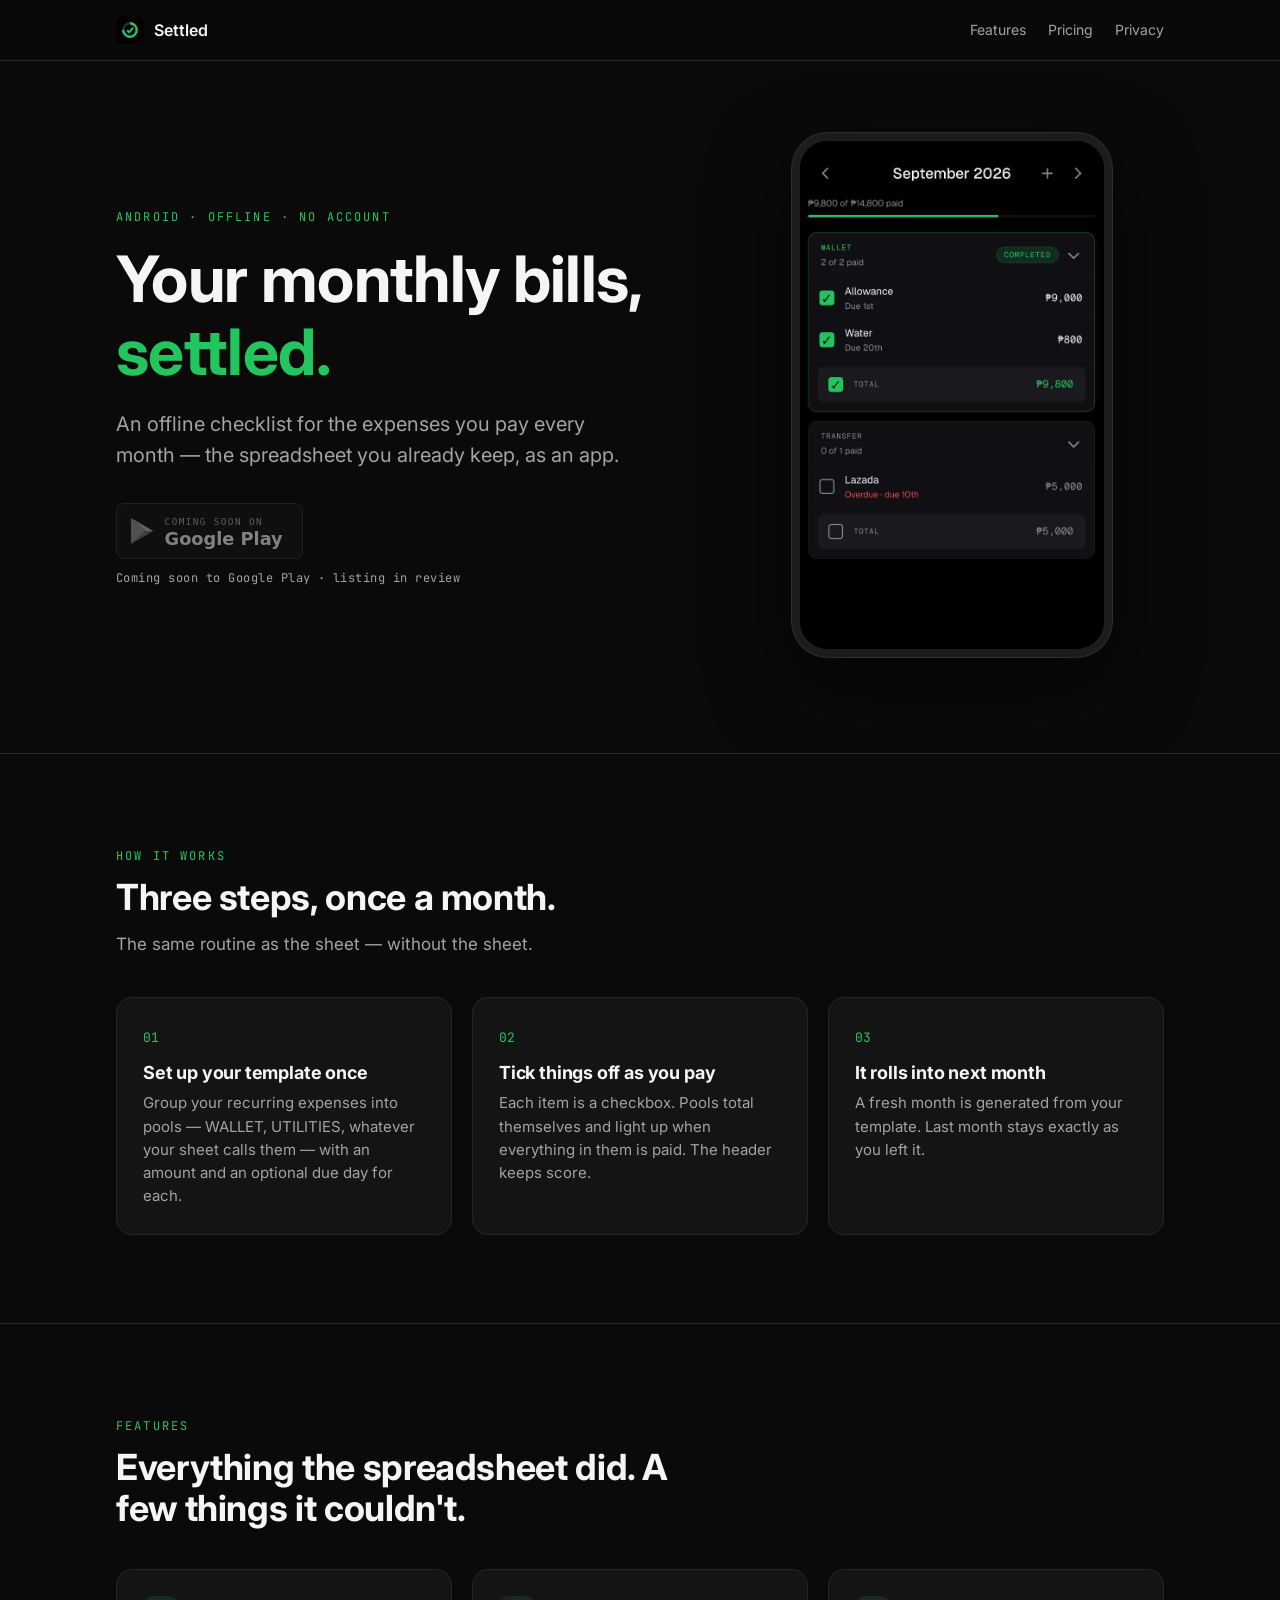
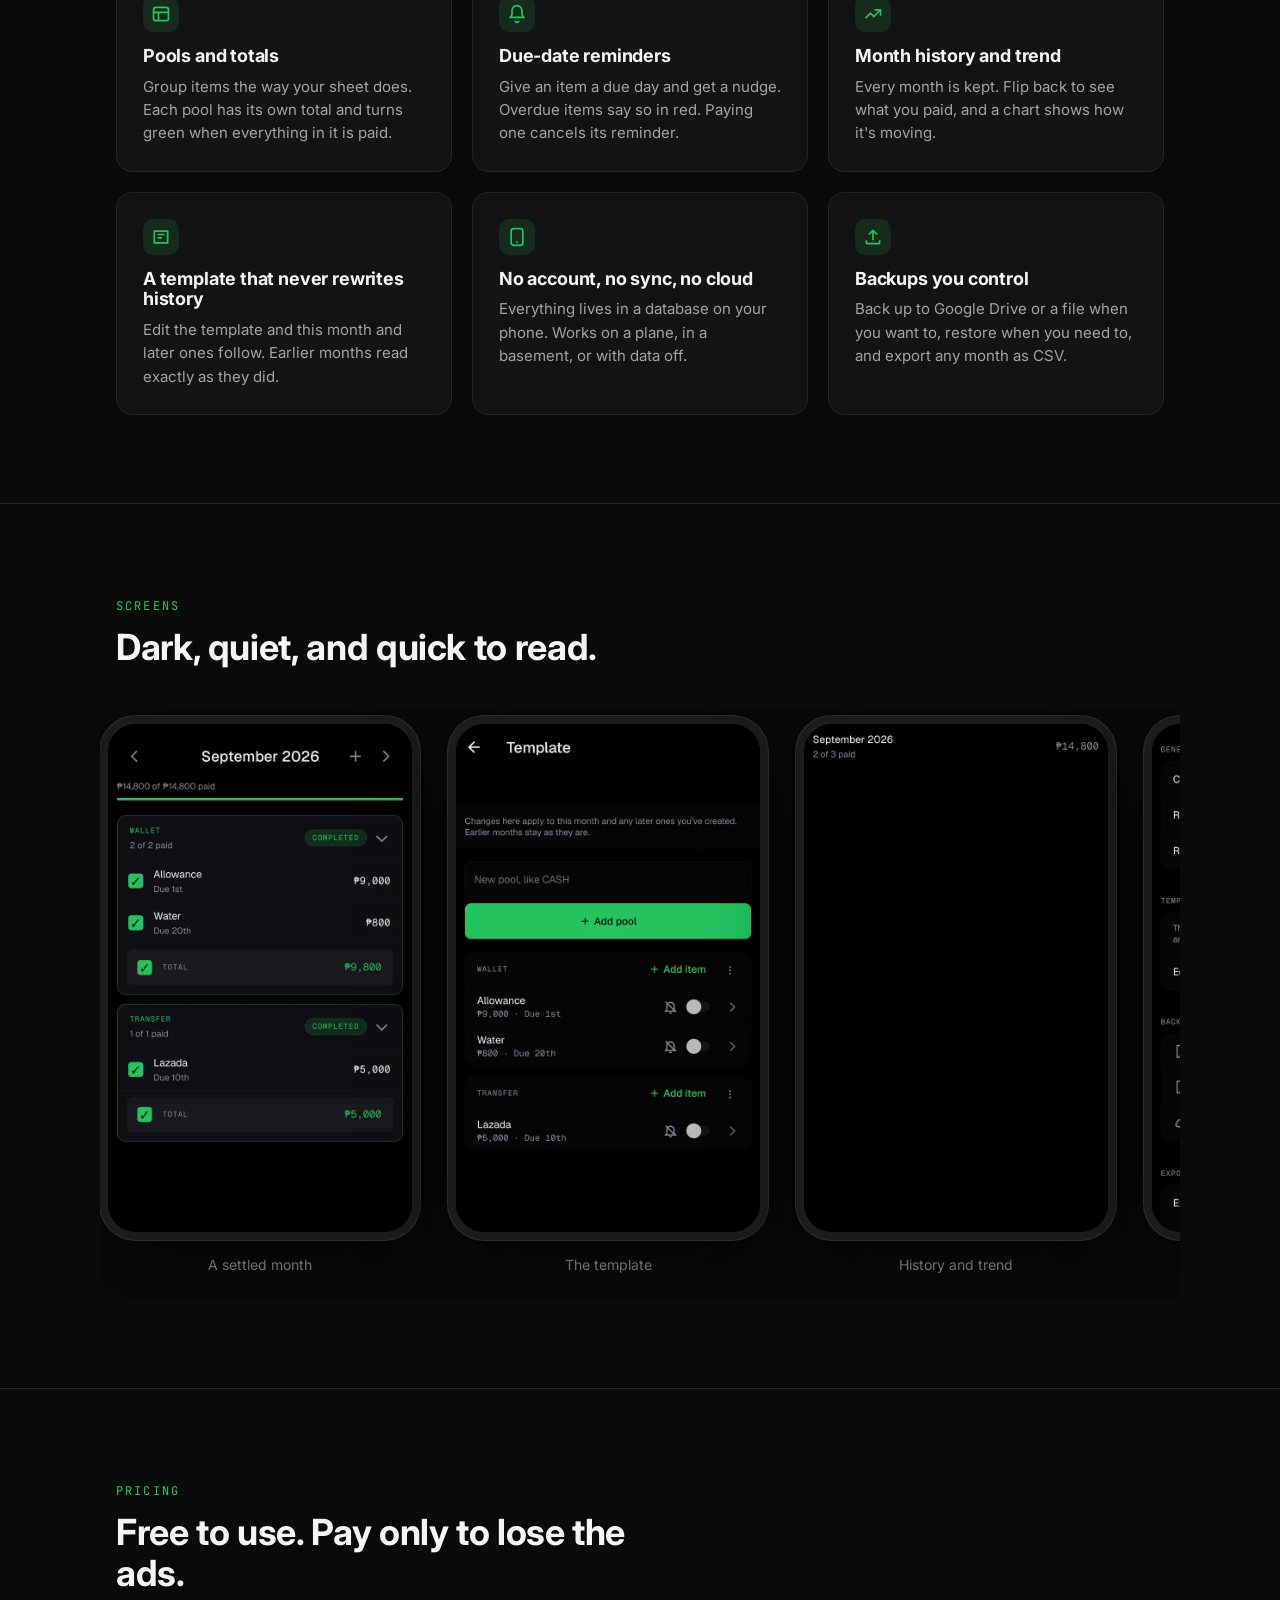
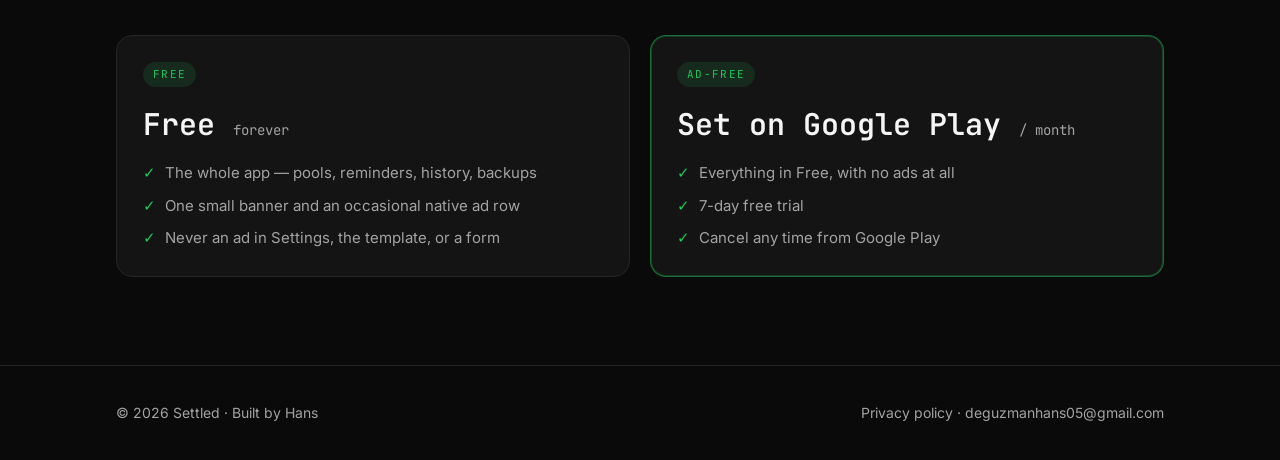
==== index.html @ 7cc43086 "chore: responsive and contrast verification Muted on card 7.3:1, muted on bg 7.85:1, accent on bg 8." ====
<!DOCTYPE html>
<html lang="en">
<head>
  <meta charset="utf-8">
  <meta name="viewport" content="width=device-width, initial-scale=1">
  <title>Settled — your monthly bills, settled</title>
  <meta name="description" content="Settled is an offline Android checklist for the expenses you pay every month — the spreadsheet you already keep, as an app. Coming soon to Google Play.">
  <meta name="theme-color" content="#0a0a0a">
  <link rel="icon" href="assets/icon.svg" type="image/svg+xml">
  <link rel="preconnect" href="https://fonts.googleapis.com">
  <link rel="preconnect" href="https://fonts.gstatic.com" crossorigin>
  <link rel="stylesheet" href="https://fonts.googleapis.com/css2?family=Inter:wght@400;500;600;700&family=JetBrains+Mono:wght@400;500;600&display=swap">
  <style>
    :root {
      --bg: #0a0a0a;
      --card: #141414;
      --border: #262626;
      --text: #f5f5f5;
      --muted: #a3a3a3;
      --accent: #22c55e;
      --overdue: #ef4444;
      --font: "Inter", system-ui, -apple-system, "Segoe UI", sans-serif;
      --mono: "JetBrains Mono", ui-monospace, "Cascadia Mono", Consolas, monospace;
      --radius: 16px;
      --gutter: 16px;
      color-scheme: dark;
    }
    * { box-sizing: border-box; }
    html { scroll-behavior: smooth; }
    body {
      margin: 0;
      background: var(--bg);
      color: var(--text);
      font-family: var(--font);
      line-height: 1.55;
      -webkit-font-smoothing: antialiased;
      overflow-x: hidden;
    }
    img { max-width: 100%; display: block; }
    a { color: inherit; text-decoration: none; }
    a:hover { color: var(--accent); }
    h1, h2, h3 { margin: 0; line-height: 1.15; letter-spacing: -0.01em; }
    p { margin: 0; }
    code { font-family: var(--mono); font-size: .92em; color: var(--text); overflow-wrap: anywhere; }

    .container { max-width: 1080px; margin: 0 auto; padding: 0 var(--gutter); }
    .mono { font-family: var(--mono); }
    .muted { color: var(--muted); }
    .eyebrow {
      font-family: var(--mono);
      font-size: 12px;
      letter-spacing: 0.18em;
      text-transform: uppercase;
      color: var(--accent);
    }

    /* nav */
    .nav { position: sticky; top: 0; z-index: 10; background: rgba(10,10,10,.85); backdrop-filter: blur(10px); border-bottom: 1px solid var(--border); }
    .nav .container { display: flex; align-items: center; justify-content: space-between; height: 60px; }
    .brand { display: flex; align-items: center; gap: 10px; font-weight: 600; }
    .brand img { width: 28px; height: 28px; border-radius: 7px; }
    .nav-links { display: flex; gap: 22px; font-size: 14px; color: var(--muted); }

    /* sections */
    .section { padding: 88px 0; border-top: 1px solid var(--border); scroll-margin-top: 60px; }
    .section-head { max-width: 560px; margin-bottom: 40px; }
    .section-head h2 { font-size: clamp(26px, 3.6vw, 36px); margin-top: 10px; }
    .section-head p { color: var(--muted); margin-top: 12px; font-size: 17px; }

    /* hero */
    .hero { padding: 72px 0 96px; position: relative; overflow: hidden; }
    .hero .container { display: grid; grid-template-columns: 1.15fr .85fr; gap: 48px; align-items: center; }
    .hero h1 { font-size: clamp(38px, 6vw, 64px); font-weight: 700; }
    .hero h1 em { font-style: normal; color: var(--accent); }
    .hero .lead { color: var(--muted); font-size: clamp(17px, 2vw, 20px); margin-top: 20px; max-width: 520px; }
    .hero-cta { margin-top: 32px; display: flex; flex-direction: column; gap: 10px; align-items: flex-start; }
    .hero-cta small { font-family: var(--mono); font-size: 12px; color: var(--muted); letter-spacing: .04em; }
    .hero-visual { position: relative; display: flex; justify-content: center; }
    .glow {
      position: absolute; left: 50%; top: 50%; transform: translate(-50%, -50%);
      width: 420px; height: 420px; border-radius: 50%;
      background: radial-gradient(closest-side, rgba(34,197,94,.28), transparent 70%);
      pointer-events: none;
    }

    /* badge */
    .btn-badge { display: inline-block; opacity: .55; filter: grayscale(1); cursor: not-allowed; }
    .btn-badge img { height: 56px; width: auto; }

    /* phone frame */
    .phone {
      position: relative;
      width: clamp(220px, 28vw, 320px);
      aspect-ratio: 720 / 1180;
      padding: 8px;
      border-radius: 36px;
      background: #1c1c1c;
      box-shadow: 0 0 0 1px #2e2e2e, 0 30px 80px rgba(0,0,0,.6);
      flex-shrink: 0;
    }
    .phone img { width: 100%; height: 100%; object-fit: cover; object-position: top; border-radius: 28px; background: #000; }

    /* grids & cards */
    .grid-3 { display: grid; grid-template-columns: repeat(3, 1fr); gap: 20px; }
    .grid-2 { display: grid; grid-template-columns: repeat(2, 1fr); gap: 20px; }
    .card { background: var(--card); border: 1px solid var(--border); border-radius: var(--radius); padding: 26px; }
    .card h3 { font-size: 18px; margin-top: 14px; }
    .card p { color: var(--muted); margin-top: 8px; font-size: 15px; }
    .step-num { font-family: var(--mono); color: var(--accent); font-size: 13px; }
    .icon { width: 36px; height: 36px; border-radius: 10px; background: rgba(34,197,94,.12); display: grid; place-items: center; color: var(--accent); }
    .icon svg { width: 20px; height: 20px; }

    /* screenshot strip */
    .strip { display: flex; gap: 28px; overflow-x: auto; padding: 8px var(--gutter) 24px; margin: 0 calc(-1 * var(--gutter)); scroll-snap-type: x mandatory; scrollbar-width: thin; }
    .strip figure { margin: 0; scroll-snap-align: start; text-align: center; }
    .strip figcaption { margin-top: 14px; font-size: 14px; color: var(--muted); }

    /* pricing */
    .price { display: flex; flex-direction: column; gap: 14px; }
    .price .amount { font-family: var(--mono); font-size: 30px; font-weight: 600; }
    .price .amount small { font-size: 14px; color: var(--muted); font-weight: 400; }
    .price ul { margin: 0; padding: 0; list-style: none; color: var(--muted); font-size: 15px; display: grid; gap: 8px; }
    .price li::before { content: "✓ "; color: var(--accent); font-family: var(--mono); }
    .price--accent { border-color: rgba(34,197,94,.5); box-shadow: 0 0 0 1px rgba(34,197,94,.25) inset; }
    .chip { display: inline-block; align-self: flex-start; font-family: var(--mono); font-size: 11px; letter-spacing: .12em; text-transform: uppercase; padding: 4px 10px; border-radius: 999px; }
    .chip--accent { color: var(--accent); background: rgba(34,197,94,.12); }
    .chip--overdue { color: var(--overdue); background: rgba(239,68,68,.12); }

    /* footer */
    .footer { border-top: 1px solid var(--border); padding: 36px 0; font-size: 14px; color: var(--muted); }
    .footer .container { display: flex; flex-wrap: wrap; gap: 12px 24px; justify-content: space-between; align-items: center; }

    /* prose (privacy page) */
    .prose { max-width: 720px; }
    .prose h1 { font-size: clamp(30px, 4vw, 42px); margin-bottom: 8px; }
    .prose h2 { font-size: 20px; margin-top: 40px; }
    .prose p, .prose li { color: var(--muted); margin-top: 12px; font-size: 16px; }
    .prose a { color: var(--accent); text-decoration: underline; text-underline-offset: 3px; }

    @media (max-width: 720px) {
      .hero { padding: 48px 0 64px; }
      .hero .container { grid-template-columns: 1fr; gap: 40px; }
      .hero-visual { order: -1; }
      .glow { width: 300px; height: 300px; }
      .grid-3, .grid-2 { grid-template-columns: 1fr; }
      .section { padding: 64px 0; }
      .nav-links { gap: 16px; }
    }
    @media (prefers-reduced-motion: no-preference) {
      @supports (animation-timeline: view()) {
        .card, .strip figure { animation: rise .6s ease-out both; animation-timeline: view(); animation-range: entry 0% entry 30%; }
      }
      @keyframes rise { from { opacity: 0; transform: translateY(14px); } to { opacity: 1; transform: none; } }
    }
  </style>
</head>
<body>
  <header class="nav">
    <div class="container">
      <a class="brand" href="#top"><img src="assets/icon.svg" alt="" width="28" height="28">Settled</a>
      <nav class="nav-links" aria-label="Page">
        <a href="#features">Features</a>
        <a href="#pricing">Pricing</a>
        <a href="privacy.html">Privacy</a>
      </nav>
    </div>
  </header>

  <main id="top">
    <section class="hero">
      <div class="container">
        <div>
          <span class="eyebrow">Android · offline · no account</span>
          <h1 style="margin-top:14px">Your monthly bills, <em>settled.</em></h1>
          <p class="lead">An offline checklist for the expenses you pay every month — the spreadsheet you already keep, as an app.</p>
          <div class="hero-cta">
            <span class="btn-badge" aria-disabled="true" title="Not on Google Play yet">
              <img src="assets/google-play-badge.svg" alt="Coming soon on Google Play" width="200" height="60">
            </span>
            <small>Coming soon to Google Play · listing in review</small>
          </div>
        </div>
        <div class="hero-visual">
          <div class="glow" aria-hidden="true"></div>
          <div class="phone">
            <picture>
              <source srcset="assets/screens/month.webp" type="image/webp">
              <img src="assets/screens/month.png" alt="Settled's month screen: pools of expenses with a checkbox per item, due dates, and a progress bar of what's been paid" width="720" height="1180" fetchpriority="high">
            </picture>
          </div>
        </div>
      </div>
    </section>
    <section class="section" id="how">
      <div class="container">
        <div class="section-head">
          <span class="eyebrow">How it works</span>
          <h2>Three steps, once a month.</h2>
          <p>The same routine as the sheet — without the sheet.</p>
        </div>
        <div class="grid-3">
          <div class="card">
            <span class="step-num">01</span>
            <h3>Set up your template once</h3>
            <p>Group your recurring expenses into pools — WALLET, UTILITIES, whatever your sheet calls them — with an amount and an optional due day for each.</p>
          </div>
          <div class="card">
            <span class="step-num">02</span>
            <h3>Tick things off as you pay</h3>
            <p>Each item is a checkbox. Pools total themselves and light up when everything in them is paid. The header keeps score.</p>
          </div>
          <div class="card">
            <span class="step-num">03</span>
            <h3>It rolls into next month</h3>
            <p>A fresh month is generated from your template. Last month stays exactly as you left it.</p>
          </div>
        </div>
      </div>
    </section>

    <section class="section" id="features">
      <div class="container">
        <div class="section-head">
          <span class="eyebrow">Features</span>
          <h2>Everything the spreadsheet did. A few things it couldn't.</h2>
        </div>
        <div class="grid-3">
          <div class="card">
            <div class="icon" aria-hidden="true"><svg viewBox="0 0 24 24" fill="none" stroke="currentColor" stroke-width="2"><rect x="3" y="4" width="18" height="16" rx="3"/><path d="M3 10h18M9 10v10"/></svg></div>
            <h3>Pools and totals</h3>
            <p>Group items the way your sheet does. Each pool has its own total and turns green when everything in it is paid.</p>
          </div>
          <div class="card">
            <div class="icon" aria-hidden="true"><svg viewBox="0 0 24 24" fill="none" stroke="currentColor" stroke-width="2"><path d="M6 8a6 6 0 0 1 12 0v5l2 3H4l2-3zM10 20a2 2 0 0 0 4 0"/></svg></div>
            <h3>Due-date reminders</h3>
            <p>Give an item a due day and get a nudge. Overdue items say so in red. Paying one cancels its reminder.</p>
          </div>
          <div class="card">
            <div class="icon" aria-hidden="true"><svg viewBox="0 0 24 24" fill="none" stroke="currentColor" stroke-width="2"><path d="M3 17l6-6 4 4 8-8"/><path d="M14 7h7v7"/></svg></div>
            <h3>Month history and trend</h3>
            <p>Every month is kept. Flip back to see what you paid, and a chart shows how it's moving.</p>
          </div>
          <div class="card">
            <div class="icon" aria-hidden="true"><svg viewBox="0 0 24 24" fill="none" stroke="currentColor" stroke-width="2"><path d="M4 5h16v14H4z"/><path d="M8 9h8M8 13h5"/></svg></div>
            <h3>A template that never rewrites history</h3>
            <p>Edit the template and this month and later ones follow. Earlier months read exactly as they did.</p>
          </div>
          <div class="card">
            <div class="icon" aria-hidden="true"><svg viewBox="0 0 24 24" fill="none" stroke="currentColor" stroke-width="2"><rect x="5" y="2" width="14" height="20" rx="3"/><path d="M11 18h2"/></svg></div>
            <h3>No account, no sync, no cloud</h3>
            <p>Everything lives in a database on your phone. Works on a plane, in a basement, or with data off.</p>
          </div>
          <div class="card">
            <div class="icon" aria-hidden="true"><svg viewBox="0 0 24 24" fill="none" stroke="currentColor" stroke-width="2"><path d="M12 16V4M7 9l5-5 5 5"/><path d="M4 16v3a1 1 0 0 0 1 1h14a1 1 0 0 0 1-1v-3"/></svg></div>
            <h3>Backups you control</h3>
            <p>Back up to Google Drive or a file when you want to, restore when you need to, and export any month as CSV.</p>
          </div>
        </div>
      </div>
    </section>
    <section class="section" id="screens">
      <div class="container">
        <div class="section-head">
          <span class="eyebrow">Screens</span>
          <h2>Dark, quiet, and quick to read.</h2>
        </div>
        <div class="strip">
          <figure>
            <div class="phone"><picture><source srcset="assets/screens/month-settled.webp" type="image/webp"><img src="assets/screens/month-settled.png" alt="A fully paid month: every pool outlined green and marked completed" width="720" height="1180" loading="lazy"></picture></div>
            <figcaption>A settled month</figcaption>
          </figure>
          <figure>
            <div class="phone"><picture><source srcset="assets/screens/template.webp" type="image/webp"><img src="assets/screens/template.png" alt="The template editor with pools, items, amounts and reminder settings" width="720" height="1180" loading="lazy"></picture></div>
            <figcaption>The template</figcaption>
          </figure>
          <figure>
            <div class="phone"><picture><source srcset="assets/screens/history.webp" type="image/webp"><img src="assets/screens/history.png" alt="History: each past month listed with how many items were paid and its total" width="720" height="1180" loading="lazy"></picture></div>
            <figcaption>History and trend</figcaption>
          </figure>
          <figure>
            <div class="phone"><picture><source srcset="assets/screens/settings.webp" type="image/webp"><img src="assets/screens/settings.png" alt="Settings: template, reminders, backup and restore, export, and the ad-free plan" width="720" height="1180" loading="lazy"></picture></div>
            <figcaption>Settings and backups</figcaption>
          </figure>
        </div>
      </div>
    </section>

    <section class="section" id="pricing">
      <div class="container">
        <div class="section-head">
          <span class="eyebrow">Pricing</span>
          <h2>Free to use. Pay only to lose the ads.</h2>
        </div>
        <div class="grid-2">
          <div class="card price">
            <span class="chip chip--accent">Free</span>
            <span class="amount">Free <small>forever</small></span>
            <ul>
              <li>The whole app — pools, reminders, history, backups</li>
              <li>One small banner and an occasional native ad row</li>
              <li>Never an ad in Settings, the template, or a form</li>
            </ul>
          </div>
          <div class="card price price--accent">
            <span class="chip chip--accent">Ad-free</span>
            <span class="amount">Set on Google Play <small>/ month</small></span>
            <ul>
              <li>Everything in Free, with no ads at all</li>
              <li>7-day free trial</li>
              <li>Cancel any time from Google Play</li>
            </ul>
          </div>
        </div>
      </div>
    </section>
  </main>

  <footer class="footer">
    <div class="container">
      <span>© 2026 Settled · Built by Hans</span>
      <span><a href="privacy.html">Privacy policy</a> · <a href="mailto:deguzmanhans05@gmail.com">deguzmanhans05@gmail.com</a></span>
    </div>
  </footer>
</body>
</html>
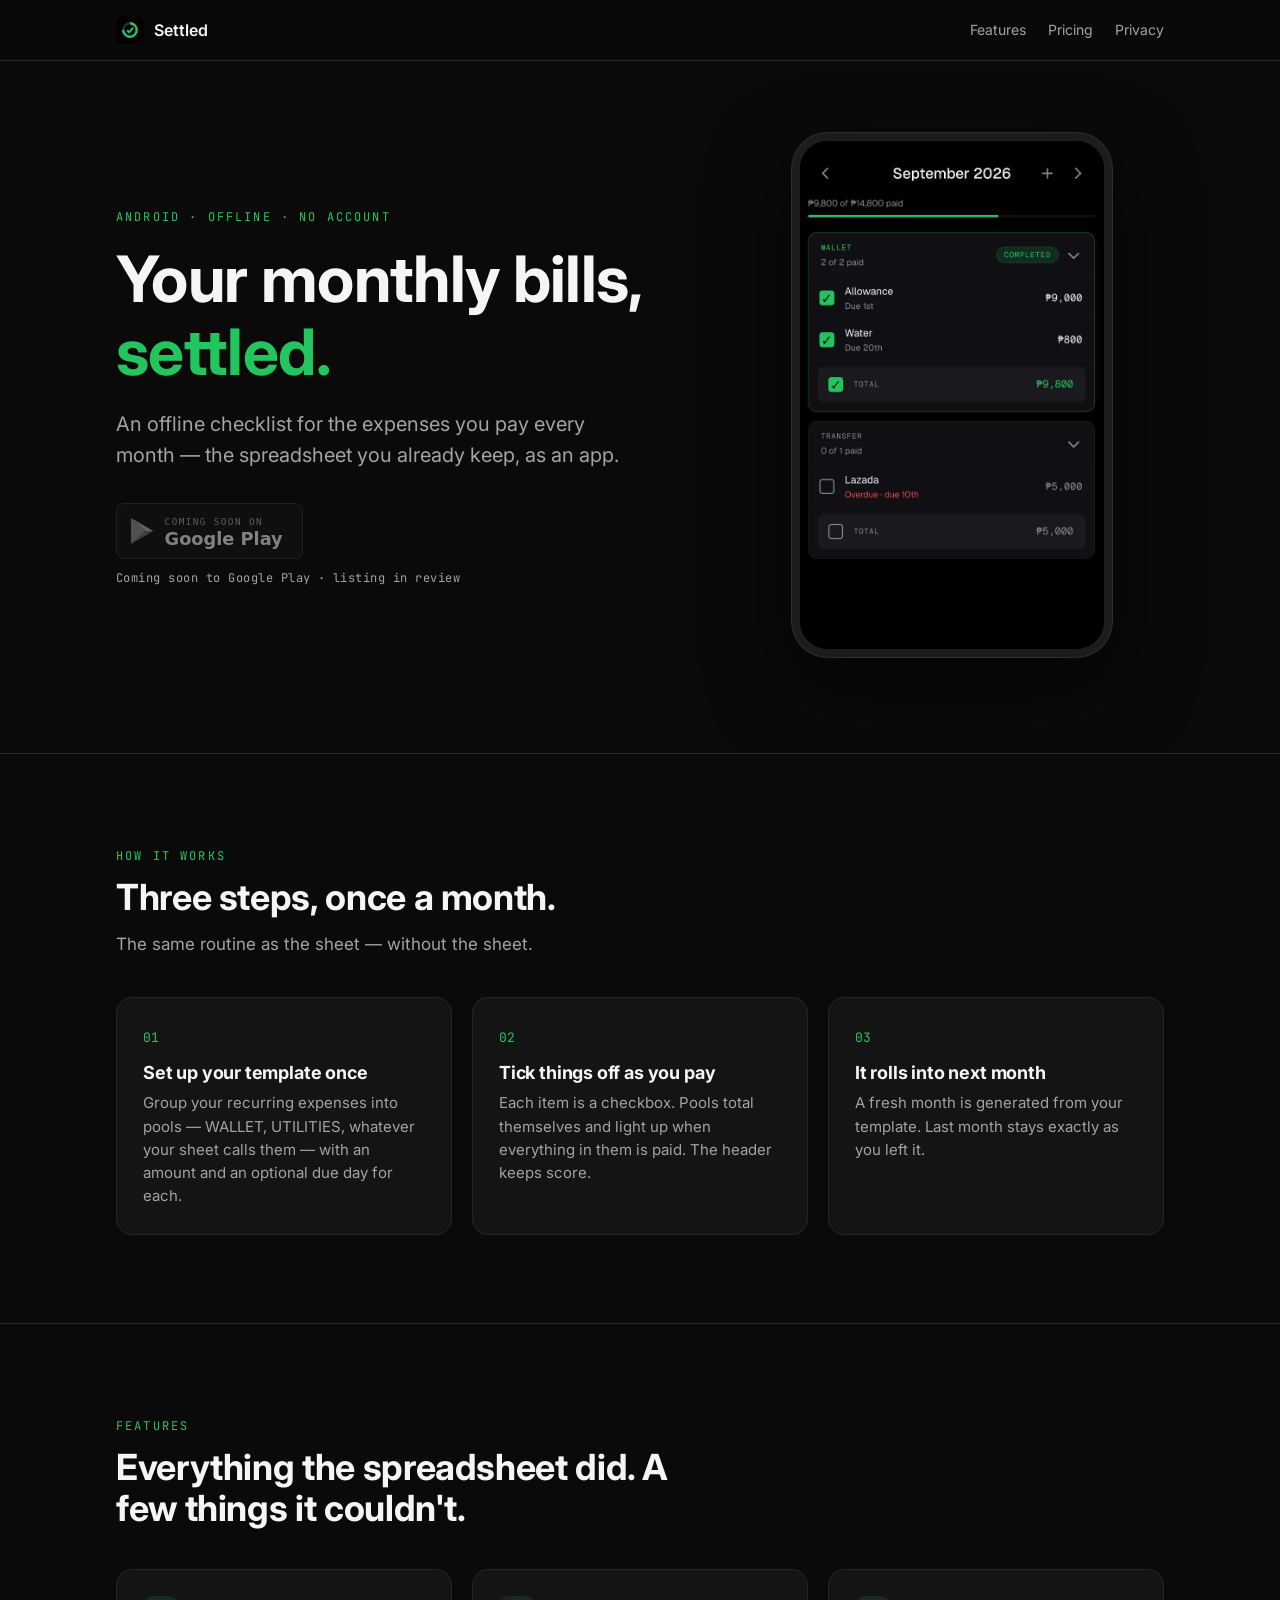
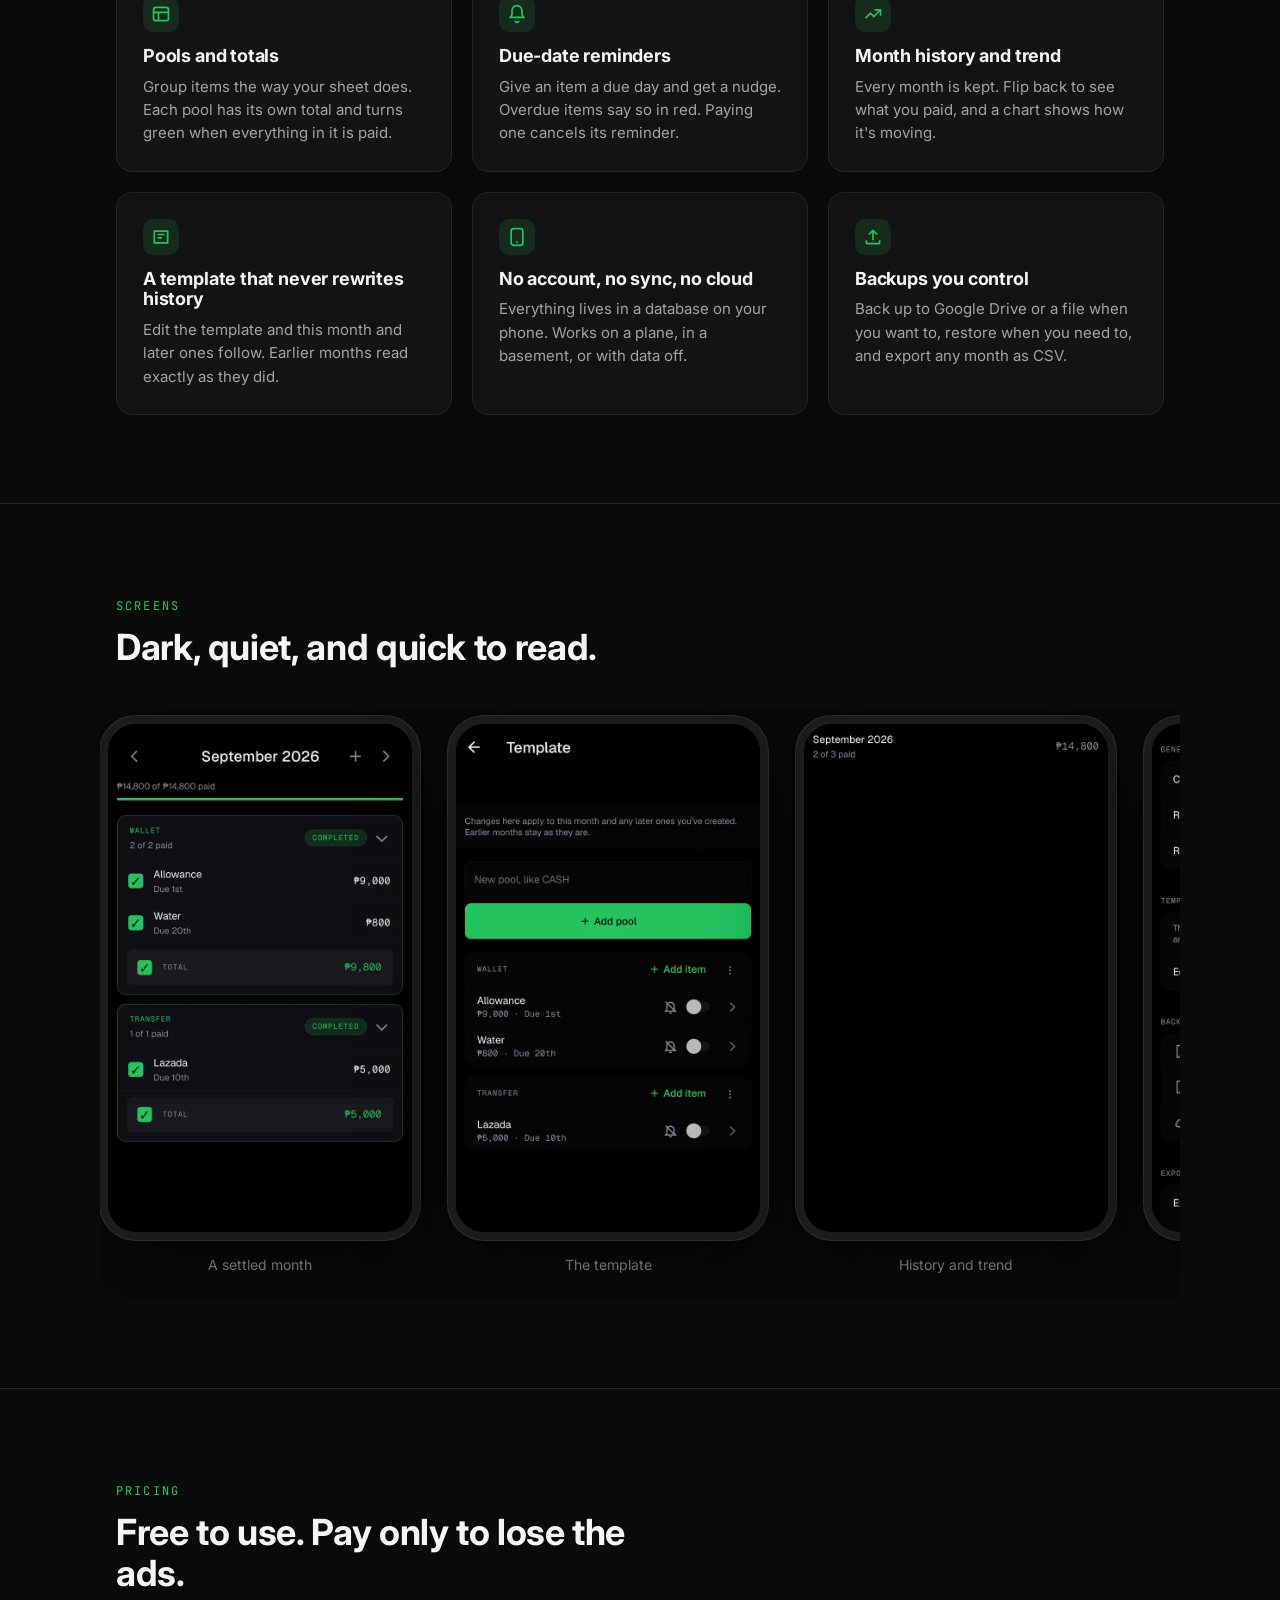
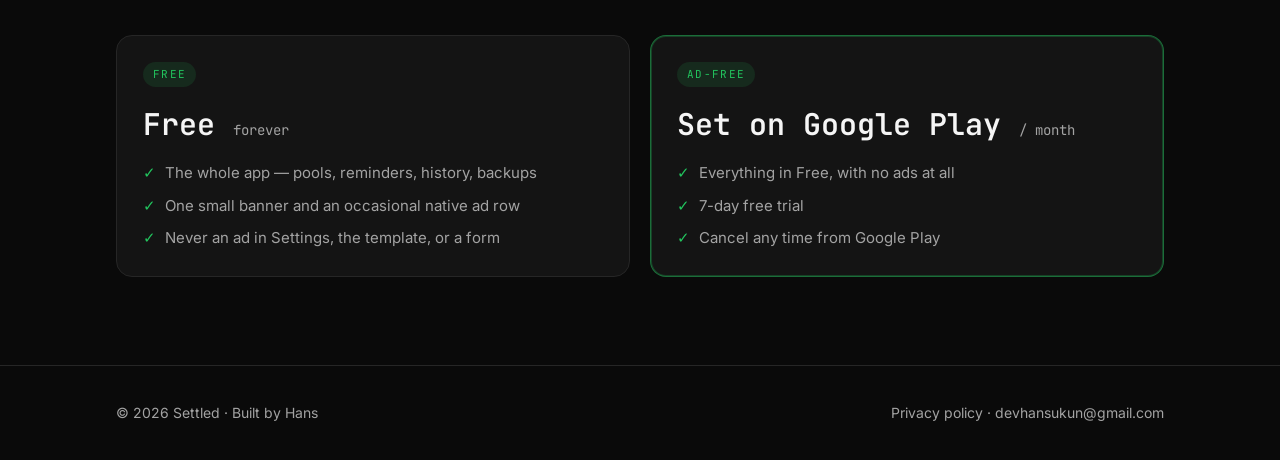
==== commit 2bae2b2a: "chore: switch contact address to devhansukun@gmail.com Co-Authored-By: Claude Opus 5 <noreply@anthro" ====
--- a/index.html
+++ b/index.html
@@ -318,7 +318,7 @@
   <footer class="footer">
     <div class="container">
       <span>© 2026 Settled · Built by Hans</span>
-      <span><a href="privacy.html">Privacy policy</a> · <a href="mailto:deguzmanhans05@gmail.com">deguzmanhans05@gmail.com</a></span>
+      <span><a href="privacy.html">Privacy policy</a> · <a href="mailto:devhansukun@gmail.com">devhansukun@gmail.com</a></span>
     </div>
   </footer>
 </body>
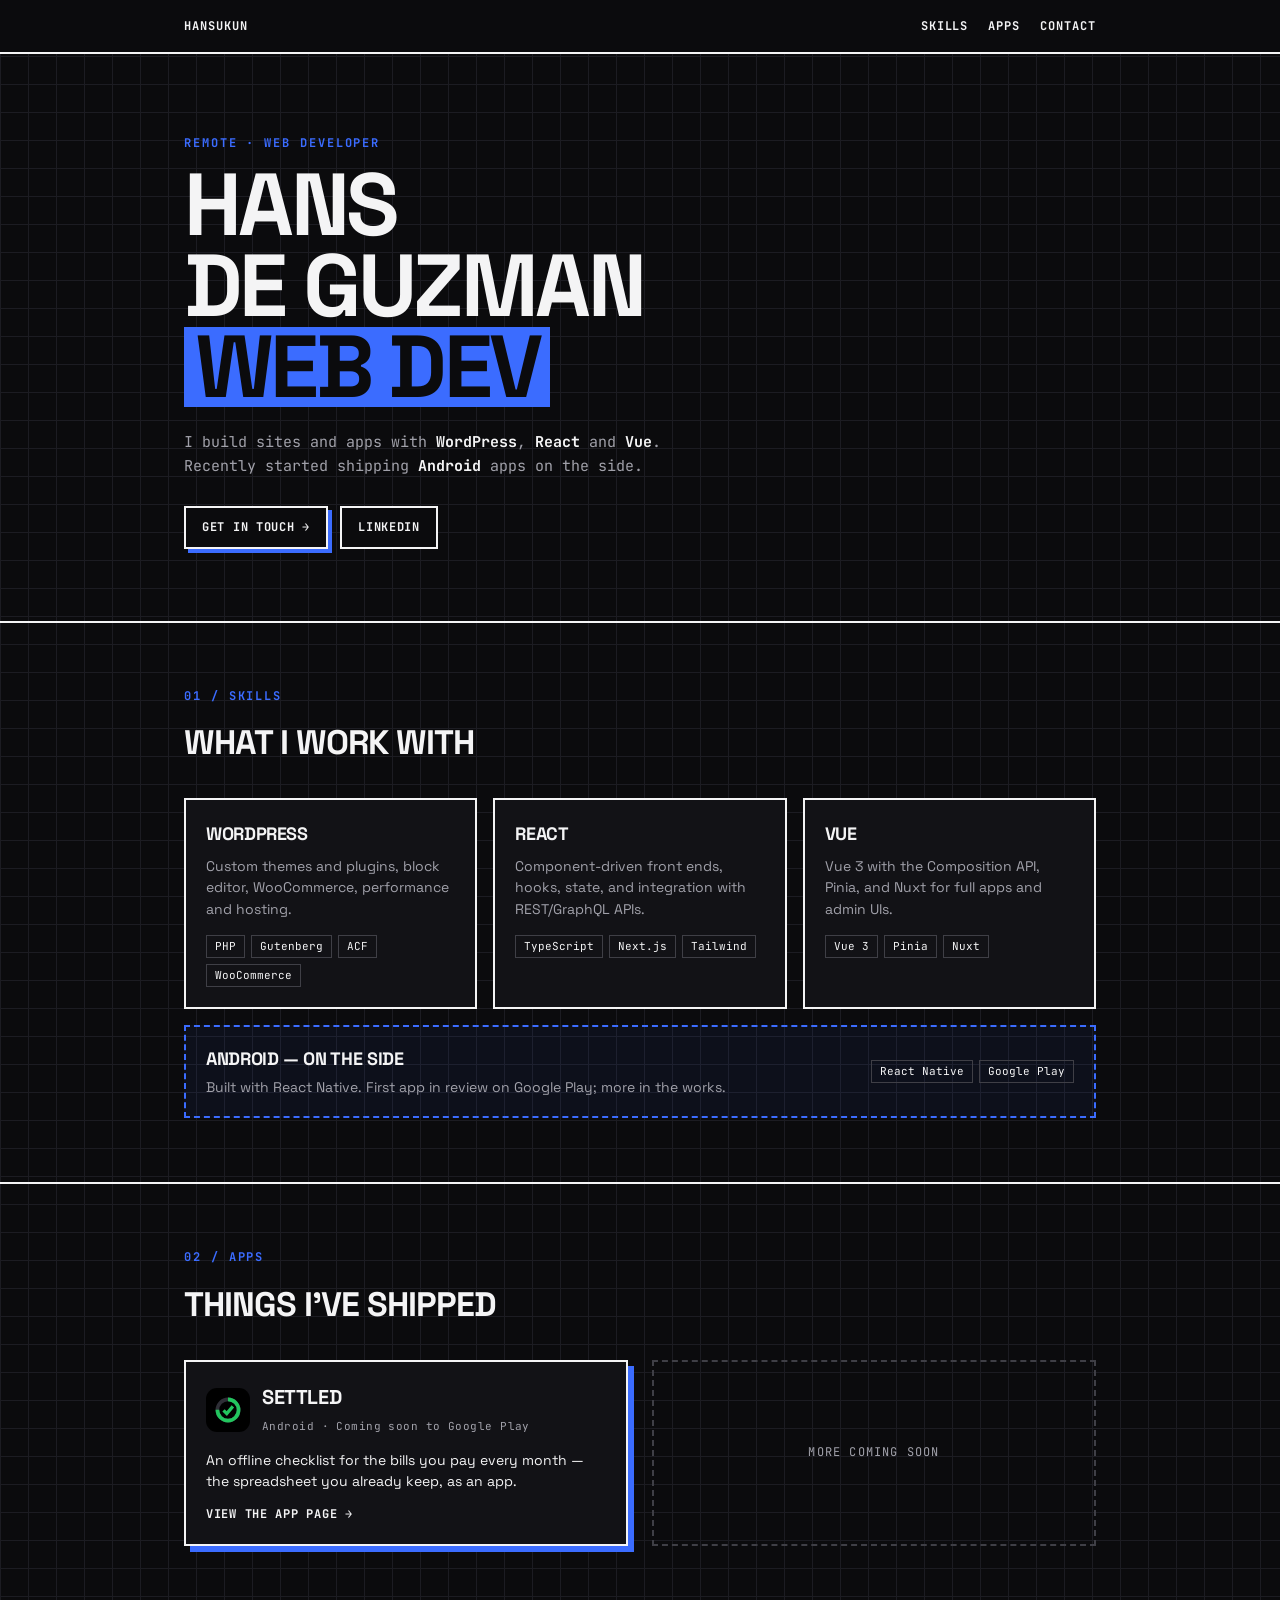
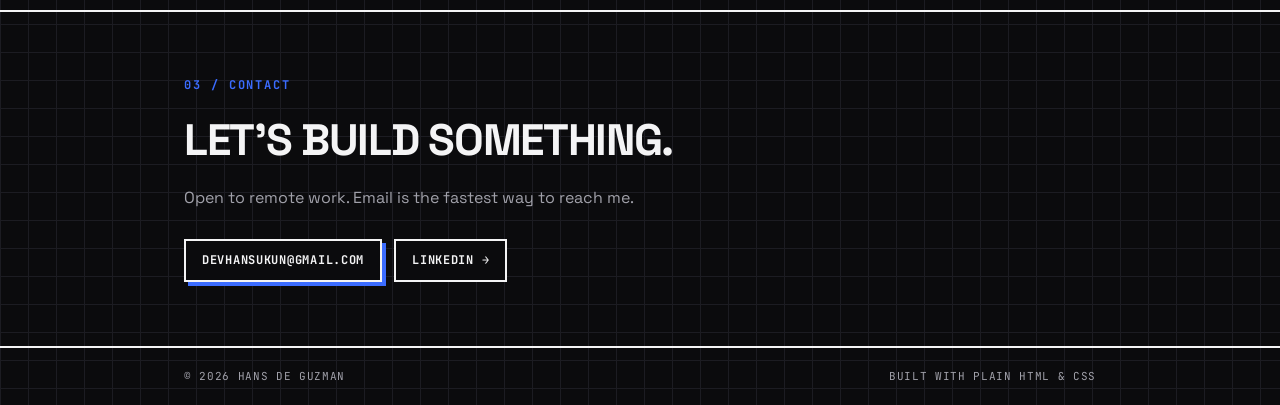
==== commit 6f853833: "feat: portfolio home page Co-Authored-By: Claude Opus 5 <noreply@anthropic.com>" ====
--- a/index.html
+++ b/index.html
@@ -3,25 +3,24 @@
 <head>
   <meta charset="utf-8">
   <meta name="viewport" content="width=device-width, initial-scale=1">
-  <title>Settled — your monthly bills, settled</title>
-  <meta name="description" content="Settled is an offline Android checklist for the expenses you pay every month — the spreadsheet you already keep, as an app. Coming soon to Google Play.">
-  <meta name="theme-color" content="#0a0a0a">
-  <link rel="icon" href="assets/icon.svg" type="image/svg+xml">
+  <title>Hans De Guzman — Web Developer</title>
+  <meta name="description" content="Hans De Guzman is a remote web developer working with WordPress, React and Vue, and shipping Android apps built with React Native on the side.">
+  <meta name="theme-color" content="#0b0b0d">
+  <link rel="icon" href="data:image/svg+xml,%3Csvg xmlns='http://www.w3.org/2000/svg' viewBox='0 0 32 32'%3E%3Crect width='32' height='32' fill='%233b6cff'/%3E%3Ctext x='16' y='23' text-anchor='middle' font-family='monospace' font-weight='700' font-size='20' fill='%230b0b0d'%3EH%3C/text%3E%3C/svg%3E">
   <link rel="preconnect" href="https://fonts.googleapis.com">
   <link rel="preconnect" href="https://fonts.gstatic.com" crossorigin>
-  <link rel="stylesheet" href="https://fonts.googleapis.com/css2?family=Inter:wght@400;500;600;700&family=JetBrains+Mono:wght@400;500;600&display=swap">
+  <link rel="stylesheet" href="https://fonts.googleapis.com/css2?family=Space+Grotesk:wght@400;500;700&family=JetBrains+Mono:wght@400;700&display=swap">
   <style>
     :root {
-      --bg: #0a0a0a;
-      --card: #141414;
-      --border: #262626;
-      --text: #f5f5f5;
-      --muted: #a3a3a3;
-      --accent: #22c55e;
-      --overdue: #ef4444;
-      --font: "Inter", system-ui, -apple-system, "Segoe UI", sans-serif;
+      --bg: #0b0b0d;
+      --grid: #1c1c22;
+      --surface: #121216;
+      --text: #f4f4f5;
+      --muted: #a1a1aa;
+      --dim: #3f3f46;
+      --accent: #3b6cff;
+      --font: "Space Grotesk", system-ui, -apple-system, "Segoe UI", sans-serif;
       --mono: "JetBrains Mono", ui-monospace, "Cascadia Mono", Consolas, monospace;
-      --radius: 16px;
       --gutter: 16px;
       color-scheme: dark;
     }
@@ -29,7 +28,11 @@
     html { scroll-behavior: smooth; }
     body {
       margin: 0;
-      background: var(--bg);
+      background-color: var(--bg);
+      background-image:
+        linear-gradient(var(--grid) 1px, transparent 1px),
+        linear-gradient(90deg, var(--grid) 1px, transparent 1px);
+      background-size: 28px 28px;
       color: var(--text);
       font-family: var(--font);
       line-height: 1.55;
@@ -38,130 +41,138 @@
     }
     img { max-width: 100%; display: block; }
     a { color: inherit; text-decoration: none; }
-    a:hover { color: var(--accent); }
-    h1, h2, h3 { margin: 0; line-height: 1.15; letter-spacing: -0.01em; }
-    p { margin: 0; }
-    code { font-family: var(--mono); font-size: .92em; color: var(--text); overflow-wrap: anywhere; }
-
-    .container { max-width: 1080px; margin: 0 auto; padding: 0 var(--gutter); }
-    .mono { font-family: var(--mono); }
-    .muted { color: var(--muted); }
+    h1, h2, h3, p { margin: 0; }
+    b { font-weight: 700; }
+
+    .container { max-width: 960px; margin: 0 auto; padding: 0 var(--gutter); }
     .eyebrow {
+      display: block;
       font-family: var(--mono);
       font-size: 12px;
-      letter-spacing: 0.18em;
+      font-weight: 700;
+      letter-spacing: .16em;
       text-transform: uppercase;
       color: var(--accent);
+      margin-bottom: 12px;
     }
 
     /* nav */
-    .nav { position: sticky; top: 0; z-index: 10; background: rgba(10,10,10,.85); backdrop-filter: blur(10px); border-bottom: 1px solid var(--border); }
-    .nav .container { display: flex; align-items: center; justify-content: space-between; height: 60px; }
-    .brand { display: flex; align-items: center; gap: 10px; font-weight: 600; }
-    .brand img { width: 28px; height: 28px; border-radius: 7px; }
-    .nav-links { display: flex; gap: 22px; font-size: 14px; color: var(--muted); }
+    .nav { position: sticky; top: 0; z-index: 10; background: var(--bg); border-bottom: 2px solid var(--text); }
+    .nav .container {
+      display: flex; align-items: center; justify-content: space-between; height: 52px;
+      font-family: var(--mono); font-size: 12px; font-weight: 700; letter-spacing: .08em; text-transform: uppercase;
+    }
+    .nav-links { display: flex; gap: 20px; }
+    .nav a:hover, .nav a:focus-visible { color: var(--accent); }
+
+    /* hero */
+    .hero { padding: 80px 0 72px; }
+    h1 {
+      font-size: clamp(44px, 10vw, 88px);
+      font-weight: 700;
+      line-height: .92;
+      letter-spacing: -.04em;
+      text-transform: uppercase;
+    }
+    h1 .block { display: inline-block; background: var(--accent); color: var(--bg); padding: 0 .12em; }
+    .lead { font-family: var(--mono); color: var(--muted); font-size: 15px; max-width: 480px; margin-top: 24px; }
+    .lead b { color: var(--text); }
+    .btn-row { display: flex; flex-wrap: wrap; gap: 12px; margin-top: 28px; }
+    .btn {
+      display: inline-block;
+      padding: 10px 16px;
+      border: 2px solid var(--text);
+      background: var(--bg);
+      font-family: var(--mono);
+      font-weight: 700;
+      font-size: 12px;
+      letter-spacing: .06em;
+      text-transform: uppercase;
+      box-shadow: 4px 4px 0 var(--accent);
+    }
+    .btn--ghost { box-shadow: none; }
+    .btn--ghost:hover, .btn--ghost:focus-visible { border-color: var(--accent); color: var(--accent); }
 
     /* sections */
-    .section { padding: 88px 0; border-top: 1px solid var(--border); scroll-margin-top: 60px; }
-    .section-head { max-width: 560px; margin-bottom: 40px; }
-    .section-head h2 { font-size: clamp(26px, 3.6vw, 36px); margin-top: 10px; }
-    .section-head p { color: var(--muted); margin-top: 12px; font-size: 17px; }
-
-    /* hero */
-    .hero { padding: 72px 0 96px; position: relative; overflow: hidden; }
-    .hero .container { display: grid; grid-template-columns: 1.15fr .85fr; gap: 48px; align-items: center; }
-    .hero h1 { font-size: clamp(38px, 6vw, 64px); font-weight: 700; }
-    .hero h1 em { font-style: normal; color: var(--accent); }
-    .hero .lead { color: var(--muted); font-size: clamp(17px, 2vw, 20px); margin-top: 20px; max-width: 520px; }
-    .hero-cta { margin-top: 32px; display: flex; flex-direction: column; gap: 10px; align-items: flex-start; }
-    .hero-cta small { font-family: var(--mono); font-size: 12px; color: var(--muted); letter-spacing: .04em; }
-    .hero-visual { position: relative; display: flex; justify-content: center; }
-    .glow {
-      position: absolute; left: 50%; top: 50%; transform: translate(-50%, -50%);
-      width: 420px; height: 420px; border-radius: 50%;
-      background: radial-gradient(closest-side, rgba(34,197,94,.28), transparent 70%);
-      pointer-events: none;
-    }
-
-    /* badge */
-    .btn-badge { display: inline-block; opacity: .55; filter: grayscale(1); cursor: not-allowed; }
-    .btn-badge img { height: 56px; width: auto; }
-
-    /* phone frame */
-    .phone {
-      position: relative;
-      width: clamp(220px, 28vw, 320px);
-      aspect-ratio: 720 / 1180;
-      padding: 8px;
-      border-radius: 36px;
-      background: #1c1c1c;
-      box-shadow: 0 0 0 1px #2e2e2e, 0 30px 80px rgba(0,0,0,.6);
-      flex-shrink: 0;
-    }
-    .phone img { width: 100%; height: 100%; object-fit: cover; object-position: top; border-radius: 28px; background: #000; }
-
-    /* grids & cards */
-    .grid-3 { display: grid; grid-template-columns: repeat(3, 1fr); gap: 20px; }
-    .grid-2 { display: grid; grid-template-columns: repeat(2, 1fr); gap: 20px; }
-    .card { background: var(--card); border: 1px solid var(--border); border-radius: var(--radius); padding: 26px; }
-    .card h3 { font-size: 18px; margin-top: 14px; }
-    .card p { color: var(--muted); margin-top: 8px; font-size: 15px; }
-    .step-num { font-family: var(--mono); color: var(--accent); font-size: 13px; }
-    .icon { width: 36px; height: 36px; border-radius: 10px; background: rgba(34,197,94,.12); display: grid; place-items: center; color: var(--accent); }
-    .icon svg { width: 20px; height: 20px; }
-
-    /* screenshot strip */
-    .strip { display: flex; gap: 28px; overflow-x: auto; padding: 8px var(--gutter) 24px; margin: 0 calc(-1 * var(--gutter)); scroll-snap-type: x mandatory; scrollbar-width: thin; }
-    .strip figure { margin: 0; scroll-snap-align: start; text-align: center; }
-    .strip figcaption { margin-top: 14px; font-size: 14px; color: var(--muted); }
-
-    /* pricing */
-    .price { display: flex; flex-direction: column; gap: 14px; }
-    .price .amount { font-family: var(--mono); font-size: 30px; font-weight: 600; }
-    .price .amount small { font-size: 14px; color: var(--muted); font-weight: 400; }
-    .price ul { margin: 0; padding: 0; list-style: none; color: var(--muted); font-size: 15px; display: grid; gap: 8px; }
-    .price li::before { content: "✓ "; color: var(--accent); font-family: var(--mono); }
-    .price--accent { border-color: rgba(34,197,94,.5); box-shadow: 0 0 0 1px rgba(34,197,94,.25) inset; }
-    .chip { display: inline-block; align-self: flex-start; font-family: var(--mono); font-size: 11px; letter-spacing: .12em; text-transform: uppercase; padding: 4px 10px; border-radius: 999px; }
-    .chip--accent { color: var(--accent); background: rgba(34,197,94,.12); }
-    .chip--overdue { color: var(--overdue); background: rgba(239,68,68,.12); }
+    .section { padding: 64px 0; border-top: 2px solid var(--text); scroll-margin-top: 52px; }
+    h2 { font-size: clamp(26px, 4vw, 34px); font-weight: 700; letter-spacing: -.03em; text-transform: uppercase; }
+    h3 { font-size: 18px; font-weight: 700; letter-spacing: -.02em; text-transform: uppercase; }
+
+    /* skills */
+    .skills { display: grid; grid-template-columns: repeat(3, 1fr); gap: 16px; margin-top: 28px; }
+    .card { border: 2px solid var(--text); background: var(--surface); padding: 20px; }
+    .card p { color: var(--muted); font-size: 14px; margin-top: 8px; }
+    .tags { display: flex; flex-wrap: wrap; gap: 6px; margin-top: 14px; }
+    .tag { font-family: var(--mono); font-size: 11px; border: 1px solid var(--dim); padding: 2px 8px; }
+    .callout {
+      margin-top: 16px;
+      border: 2px dashed var(--accent);
+      background: rgba(59, 108, 255, .06);
+      padding: 18px 20px;
+      display: flex; flex-wrap: wrap; gap: 8px 24px; align-items: center; justify-content: space-between;
+    }
+    .callout p { color: var(--muted); font-size: 14px; margin-top: 4px; }
+    .callout .tags { margin-top: 0; }
+
+    /* apps */
+    .apps { display: grid; grid-template-columns: repeat(2, 1fr); gap: 24px; margin-top: 28px; }
+    .app {
+      display: flex; flex-direction: column; gap: 12px;
+      border: 2px solid var(--text);
+      background: var(--surface);
+      padding: 20px;
+      box-shadow: 6px 6px 0 var(--accent);
+    }
+    .app-head { display: flex; align-items: center; gap: 12px; }
+    .app-head img { width: 44px; height: 44px; border-radius: 11px; flex-shrink: 0; }
+    .app h3 { font-size: 20px; }
+    .meta { font-family: var(--mono); font-size: 11px; color: var(--muted); letter-spacing: .04em; }
+    .app p { font-size: 14px; }
+    .app .go { margin-top: auto; font-family: var(--mono); font-weight: 700; font-size: 12px; letter-spacing: .06em; text-transform: uppercase; }
+    .app-soon {
+      display: grid; place-items: center; min-height: 160px;
+      border: 2px dashed var(--dim);
+      color: var(--muted);
+      font-family: var(--mono); font-size: 12px; letter-spacing: .1em; text-transform: uppercase;
+    }
+
+    /* contact */
+    .contact h2 { font-size: clamp(30px, 5vw, 44px); }
+    .contact p { color: var(--muted); margin-top: 12px; max-width: 460px; }
 
     /* footer */
-    .footer { border-top: 1px solid var(--border); padding: 36px 0; font-size: 14px; color: var(--muted); }
-    .footer .container { display: flex; flex-wrap: wrap; gap: 12px 24px; justify-content: space-between; align-items: center; }
-
-    /* prose (privacy page) */
-    .prose { max-width: 720px; }
-    .prose h1 { font-size: clamp(30px, 4vw, 42px); margin-bottom: 8px; }
-    .prose h2 { font-size: 20px; margin-top: 40px; }
-    .prose p, .prose li { color: var(--muted); margin-top: 12px; font-size: 16px; }
-    .prose a { color: var(--accent); text-decoration: underline; text-underline-offset: 3px; }
-
-    @media (max-width: 720px) {
-      .hero { padding: 48px 0 64px; }
-      .hero .container { grid-template-columns: 1fr; gap: 40px; }
-      .hero-visual { order: -1; }
-      .glow { width: 300px; height: 300px; }
-      .grid-3, .grid-2 { grid-template-columns: 1fr; }
-      .section { padding: 64px 0; }
-      .nav-links { gap: 16px; }
+    .footer {
+      border-top: 2px solid var(--text);
+      padding: 20px 0;
+      font-family: var(--mono); font-size: 11px; letter-spacing: .06em; text-transform: uppercase;
+      color: var(--muted);
+    }
+    .footer .container { display: flex; flex-wrap: wrap; justify-content: space-between; gap: 8px 24px; }
+
+    @media (min-width: 720px) {
+      :root { --gutter: 24px; }
+    }
+    @media (max-width: 719.98px) {
+      .hero { padding: 56px 0 48px; }
+      .section { padding: 48px 0; }
+      .skills, .apps { grid-template-columns: 1fr; }
+      .nav-links { gap: 14px; }
     }
     @media (prefers-reduced-motion: no-preference) {
-      @supports (animation-timeline: view()) {
-        .card, .strip figure { animation: rise .6s ease-out both; animation-timeline: view(); animation-range: entry 0% entry 30%; }
-      }
-      @keyframes rise { from { opacity: 0; transform: translateY(14px); } to { opacity: 1; transform: none; } }
+      .btn:not(.btn--ghost), .app { transition: transform .12s ease, box-shadow .12s ease; }
+      .btn:not(.btn--ghost):hover, .btn:not(.btn--ghost):focus-visible,
+      .app:hover, .app:focus-visible { transform: translate(2px, 2px); box-shadow: 2px 2px 0 var(--accent); }
     }
   </style>
 </head>
 <body>
   <header class="nav">
     <div class="container">
-      <a class="brand" href="#top"><img src="assets/icon.svg" alt="" width="28" height="28">Settled</a>
+      <a href="#top">hansukun</a>
       <nav class="nav-links" aria-label="Page">
-        <a href="#features">Features</a>
-        <a href="#pricing">Pricing</a>
-        <a href="privacy.html">Privacy</a>
+        <a href="#skills">Skills</a>
+        <a href="#apps">Apps</a>
+        <a href="#contact">Contact</a>
       </nav>
     </div>
   </header>
@@ -169,147 +180,76 @@
   <main id="top">
     <section class="hero">
       <div class="container">
-        <div>
-          <span class="eyebrow">Android · offline · no account</span>
-          <h1 style="margin-top:14px">Your monthly bills, <em>settled.</em></h1>
-          <p class="lead">An offline checklist for the expenses you pay every month — the spreadsheet you already keep, as an app.</p>
-          <div class="hero-cta">
-            <span class="btn-badge" aria-disabled="true" title="Not on Google Play yet">
-              <img src="assets/google-play-badge.svg" alt="Coming soon on Google Play" width="200" height="60">
-            </span>
-            <small>Coming soon to Google Play · listing in review</small>
-          </div>
-        </div>
-        <div class="hero-visual">
-          <div class="glow" aria-hidden="true"></div>
-          <div class="phone">
-            <picture>
-              <source srcset="assets/screens/month.webp" type="image/webp">
-              <img src="assets/screens/month.png" alt="Settled's month screen: pools of expenses with a checkbox per item, due dates, and a progress bar of what's been paid" width="720" height="1180" fetchpriority="high">
-            </picture>
-          </div>
-        </div>
-      </div>
-    </section>
-    <section class="section" id="how">
-      <div class="container">
-        <div class="section-head">
-          <span class="eyebrow">How it works</span>
-          <h2>Three steps, once a month.</h2>
-          <p>The same routine as the sheet — without the sheet.</p>
-        </div>
-        <div class="grid-3">
+        <span class="eyebrow">Remote · Web Developer</span>
+        <h1>Hans<br>De Guzman<br><span class="block">Web Dev</span></h1>
+        <p class="lead">I build sites and apps with <b>WordPress</b>, <b>React</b> and <b>Vue</b>. Recently started shipping <b>Android</b> apps on the side.</p>
+        <div class="btn-row">
+          <a class="btn" href="mailto:devhansukun@gmail.com">Get in touch →</a>
+          <a class="btn btn--ghost" href="https://www.linkedin.com/in/hansdg/" target="_blank" rel="noopener">LinkedIn</a>
+        </div>
+      </div>
+    </section>
+
+    <section class="section" id="skills">
+      <div class="container">
+        <span class="eyebrow">01 / Skills</span>
+        <h2>What I work with</h2>
+        <div class="skills">
           <div class="card">
-            <span class="step-num">01</span>
-            <h3>Set up your template once</h3>
-            <p>Group your recurring expenses into pools — WALLET, UTILITIES, whatever your sheet calls them — with an amount and an optional due day for each.</p>
+            <h3>WordPress</h3>
+            <p>Custom themes and plugins, block editor, WooCommerce, performance and hosting.</p>
+            <div class="tags"><span class="tag">PHP</span><span class="tag">Gutenberg</span><span class="tag">ACF</span><span class="tag">WooCommerce</span></div>
           </div>
           <div class="card">
-            <span class="step-num">02</span>
-            <h3>Tick things off as you pay</h3>
-            <p>Each item is a checkbox. Pools total themselves and light up when everything in them is paid. The header keeps score.</p>
+            <h3>React</h3>
+            <p>Component-driven front ends, hooks, state, and integration with REST/GraphQL APIs.</p>
+            <div class="tags"><span class="tag">TypeScript</span><span class="tag">Next.js</span><span class="tag">Tailwind</span></div>
           </div>
           <div class="card">
-            <span class="step-num">03</span>
-            <h3>It rolls into next month</h3>
-            <p>A fresh month is generated from your template. Last month stays exactly as you left it.</p>
-          </div>
-        </div>
-      </div>
-    </section>
-
-    <section class="section" id="features">
-      <div class="container">
-        <div class="section-head">
-          <span class="eyebrow">Features</span>
-          <h2>Everything the spreadsheet did. A few things it couldn't.</h2>
-        </div>
-        <div class="grid-3">
-          <div class="card">
-            <div class="icon" aria-hidden="true"><svg viewBox="0 0 24 24" fill="none" stroke="currentColor" stroke-width="2"><rect x="3" y="4" width="18" height="16" rx="3"/><path d="M3 10h18M9 10v10"/></svg></div>
-            <h3>Pools and totals</h3>
-            <p>Group items the way your sheet does. Each pool has its own total and turns green when everything in it is paid.</p>
-          </div>
-          <div class="card">
-            <div class="icon" aria-hidden="true"><svg viewBox="0 0 24 24" fill="none" stroke="currentColor" stroke-width="2"><path d="M6 8a6 6 0 0 1 12 0v5l2 3H4l2-3zM10 20a2 2 0 0 0 4 0"/></svg></div>
-            <h3>Due-date reminders</h3>
-            <p>Give an item a due day and get a nudge. Overdue items say so in red. Paying one cancels its reminder.</p>
-          </div>
-          <div class="card">
-            <div class="icon" aria-hidden="true"><svg viewBox="0 0 24 24" fill="none" stroke="currentColor" stroke-width="2"><path d="M3 17l6-6 4 4 8-8"/><path d="M14 7h7v7"/></svg></div>
-            <h3>Month history and trend</h3>
-            <p>Every month is kept. Flip back to see what you paid, and a chart shows how it's moving.</p>
-          </div>
-          <div class="card">
-            <div class="icon" aria-hidden="true"><svg viewBox="0 0 24 24" fill="none" stroke="currentColor" stroke-width="2"><path d="M4 5h16v14H4z"/><path d="M8 9h8M8 13h5"/></svg></div>
-            <h3>A template that never rewrites history</h3>
-            <p>Edit the template and this month and later ones follow. Earlier months read exactly as they did.</p>
-          </div>
-          <div class="card">
-            <div class="icon" aria-hidden="true"><svg viewBox="0 0 24 24" fill="none" stroke="currentColor" stroke-width="2"><rect x="5" y="2" width="14" height="20" rx="3"/><path d="M11 18h2"/></svg></div>
-            <h3>No account, no sync, no cloud</h3>
-            <p>Everything lives in a database on your phone. Works on a plane, in a basement, or with data off.</p>
-          </div>
-          <div class="card">
-            <div class="icon" aria-hidden="true"><svg viewBox="0 0 24 24" fill="none" stroke="currentColor" stroke-width="2"><path d="M12 16V4M7 9l5-5 5 5"/><path d="M4 16v3a1 1 0 0 0 1 1h14a1 1 0 0 0 1-1v-3"/></svg></div>
-            <h3>Backups you control</h3>
-            <p>Back up to Google Drive or a file when you want to, restore when you need to, and export any month as CSV.</p>
-          </div>
-        </div>
-      </div>
-    </section>
-    <section class="section" id="screens">
-      <div class="container">
-        <div class="section-head">
-          <span class="eyebrow">Screens</span>
-          <h2>Dark, quiet, and quick to read.</h2>
-        </div>
-        <div class="strip">
-          <figure>
-            <div class="phone"><picture><source srcset="assets/screens/month-settled.webp" type="image/webp"><img src="assets/screens/month-settled.png" alt="A fully paid month: every pool outlined green and marked completed" width="720" height="1180" loading="lazy"></picture></div>
-            <figcaption>A settled month</figcaption>
-          </figure>
-          <figure>
-            <div class="phone"><picture><source srcset="assets/screens/template.webp" type="image/webp"><img src="assets/screens/template.png" alt="The template editor with pools, items, amounts and reminder settings" width="720" height="1180" loading="lazy"></picture></div>
-            <figcaption>The template</figcaption>
-          </figure>
-          <figure>
-            <div class="phone"><picture><source srcset="assets/screens/history.webp" type="image/webp"><img src="assets/screens/history.png" alt="History: each past month listed with how many items were paid and its total" width="720" height="1180" loading="lazy"></picture></div>
-            <figcaption>History and trend</figcaption>
-          </figure>
-          <figure>
-            <div class="phone"><picture><source srcset="assets/screens/settings.webp" type="image/webp"><img src="assets/screens/settings.png" alt="Settings: template, reminders, backup and restore, export, and the ad-free plan" width="720" height="1180" loading="lazy"></picture></div>
-            <figcaption>Settings and backups</figcaption>
-          </figure>
-        </div>
-      </div>
-    </section>
-
-    <section class="section" id="pricing">
-      <div class="container">
-        <div class="section-head">
-          <span class="eyebrow">Pricing</span>
-          <h2>Free to use. Pay only to lose the ads.</h2>
-        </div>
-        <div class="grid-2">
-          <div class="card price">
-            <span class="chip chip--accent">Free</span>
-            <span class="amount">Free <small>forever</small></span>
-            <ul>
-              <li>The whole app — pools, reminders, history, backups</li>
-              <li>One small banner and an occasional native ad row</li>
-              <li>Never an ad in Settings, the template, or a form</li>
-            </ul>
-          </div>
-          <div class="card price price--accent">
-            <span class="chip chip--accent">Ad-free</span>
-            <span class="amount">Set on Google Play <small>/ month</small></span>
-            <ul>
-              <li>Everything in Free, with no ads at all</li>
-              <li>7-day free trial</li>
-              <li>Cancel any time from Google Play</li>
-            </ul>
-          </div>
+            <h3>Vue</h3>
+            <p>Vue 3 with the Composition API, Pinia, and Nuxt for full apps and admin UIs.</p>
+            <div class="tags"><span class="tag">Vue 3</span><span class="tag">Pinia</span><span class="tag">Nuxt</span></div>
+          </div>
+        </div>
+        <div class="callout">
+          <div>
+            <h3>Android — on the side</h3>
+            <p>Built with React Native. First app in review on Google Play; more in the works.</p>
+          </div>
+          <div class="tags"><span class="tag">React Native</span><span class="tag">Google Play</span></div>
+        </div>
+      </div>
+    </section>
+
+    <section class="section" id="apps">
+      <div class="container">
+        <span class="eyebrow">02 / Apps</span>
+        <h2>Things I've shipped</h2>
+        <div class="apps">
+          <a class="app" href="settled/">
+            <div class="app-head">
+              <img src="assets/settled-icon.svg" alt="" width="44" height="44">
+              <div>
+                <h3>Settled</h3>
+                <span class="meta">Android · Coming soon to Google Play</span>
+              </div>
+            </div>
+            <p>An offline checklist for the bills you pay every month — the spreadsheet you already keep, as an app.</p>
+            <span class="go">View the app page →</span>
+          </a>
+          <div class="app-soon" aria-hidden="true">More coming soon</div>
+        </div>
+      </div>
+    </section>
+
+    <section class="section contact" id="contact">
+      <div class="container">
+        <span class="eyebrow">03 / Contact</span>
+        <h2>Let's build something.</h2>
+        <p>Open to remote work. Email is the fastest way to reach me.</p>
+        <div class="btn-row">
+          <a class="btn" href="mailto:devhansukun@gmail.com">devhansukun@gmail.com</a>
+          <a class="btn btn--ghost" href="https://www.linkedin.com/in/hansdg/" target="_blank" rel="noopener">LinkedIn →</a>
         </div>
       </div>
     </section>
@@ -317,8 +257,8 @@
 
   <footer class="footer">
     <div class="container">
-      <span>© 2026 Settled · Built by Hans</span>
-      <span><a href="privacy.html">Privacy policy</a> · <a href="mailto:devhansukun@gmail.com">devhansukun@gmail.com</a></span>
+      <span>© 2026 Hans De Guzman</span>
+      <span>Built with plain HTML &amp; CSS</span>
     </div>
   </footer>
 </body>
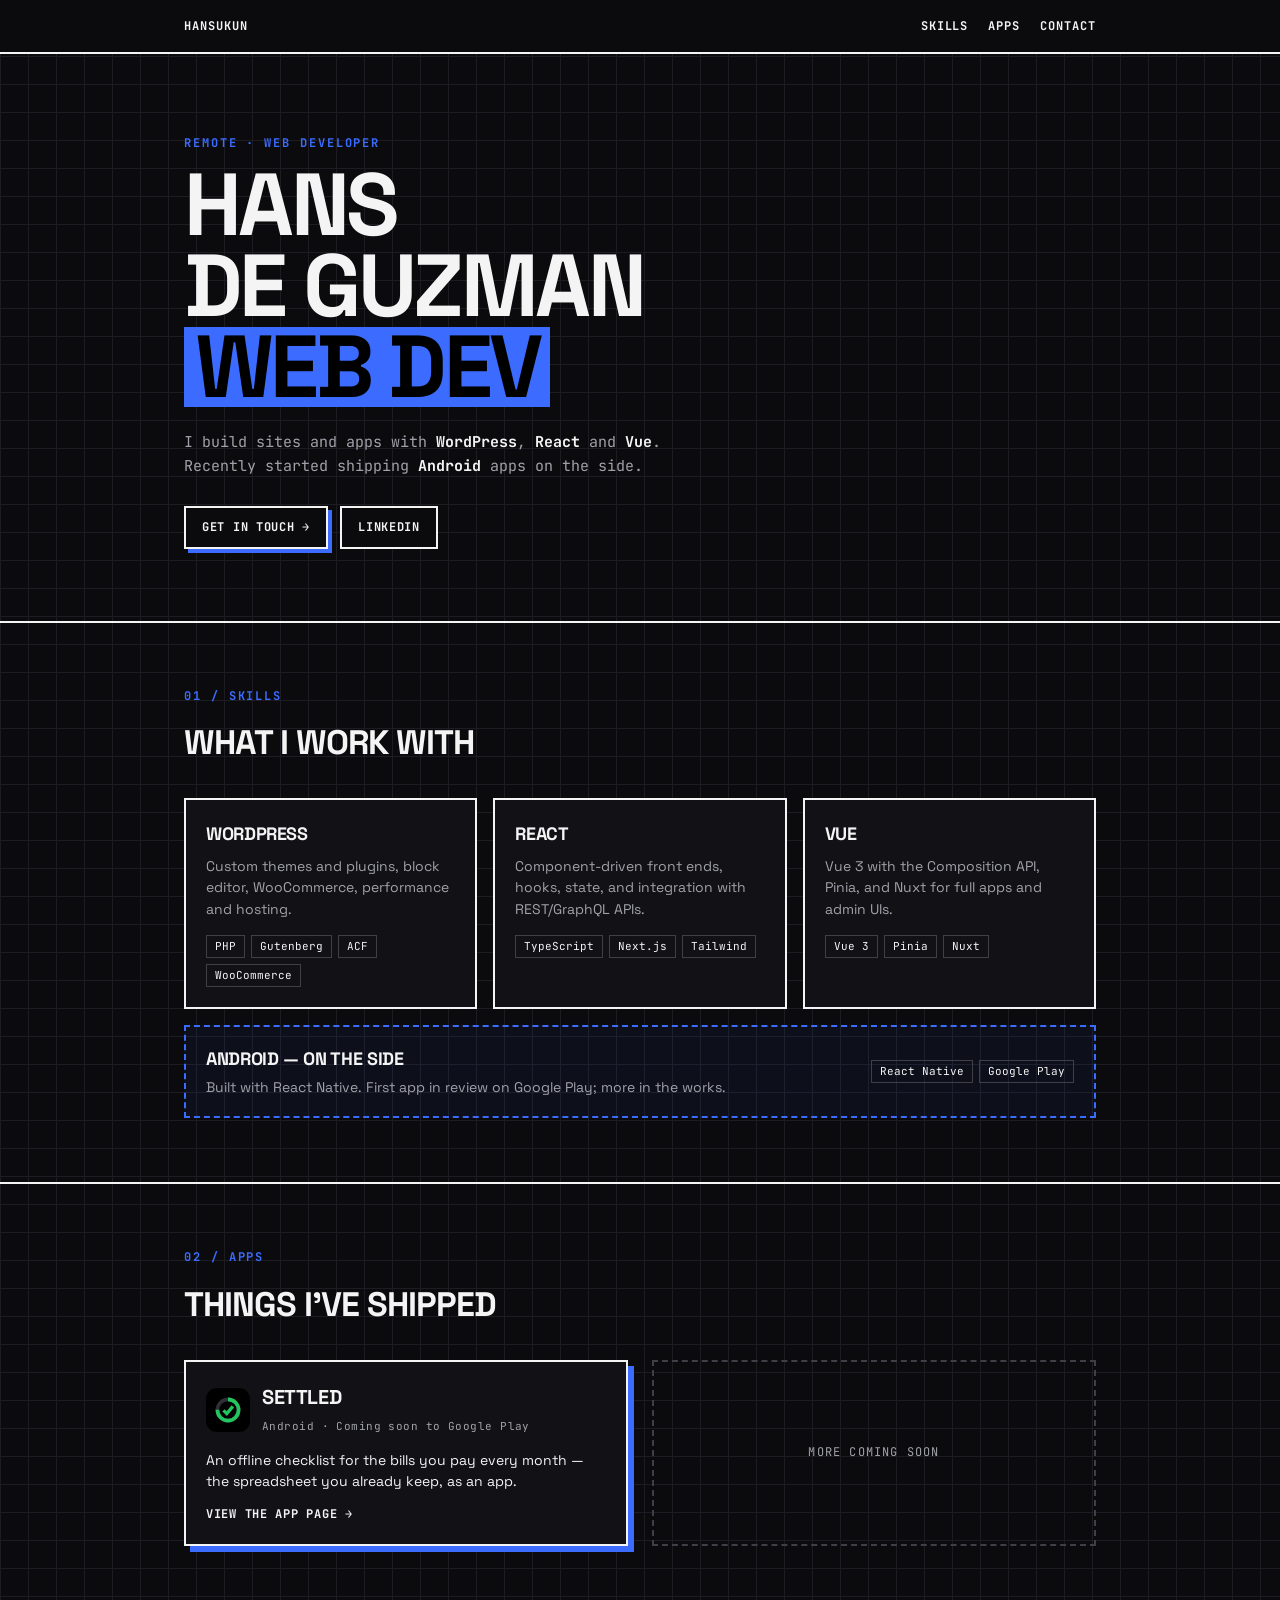
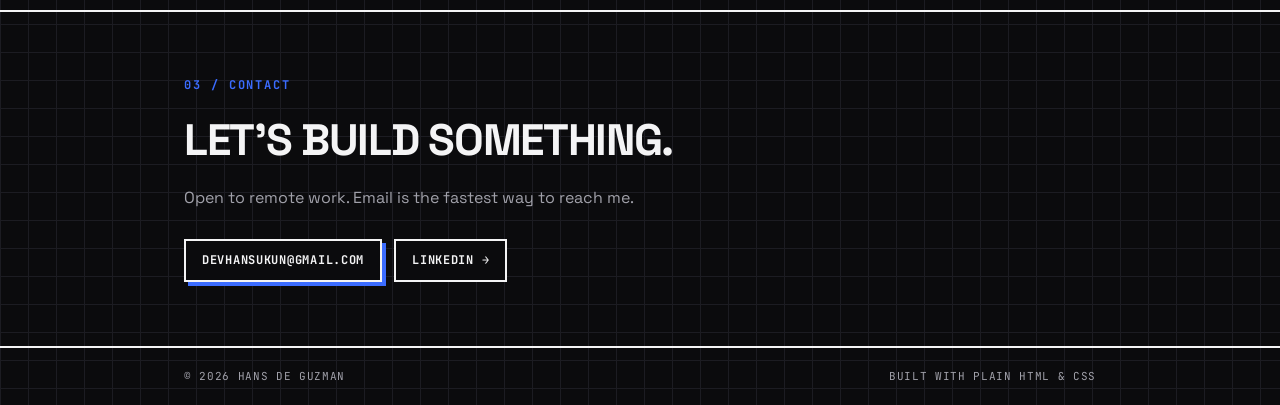
==== commit e2261e05: "chore: portfolio responsive and contrast verification Co-Authored-By: Claude Opus 5 <noreply@anthrop" ====
--- a/index.html
+++ b/index.html
@@ -74,7 +74,7 @@
       letter-spacing: -.04em;
       text-transform: uppercase;
     }
-    h1 .block { display: inline-block; background: var(--accent); color: var(--bg); padding: 0 .12em; }
+    h1 .block { display: inline-block; background: var(--accent); color: #000; padding: 0 .12em; }
     .lead { font-family: var(--mono); color: var(--muted); font-size: 15px; max-width: 480px; margin-top: 24px; }
     .lead b { color: var(--text); }
     .btn-row { display: flex; flex-wrap: wrap; gap: 12px; margin-top: 28px; }
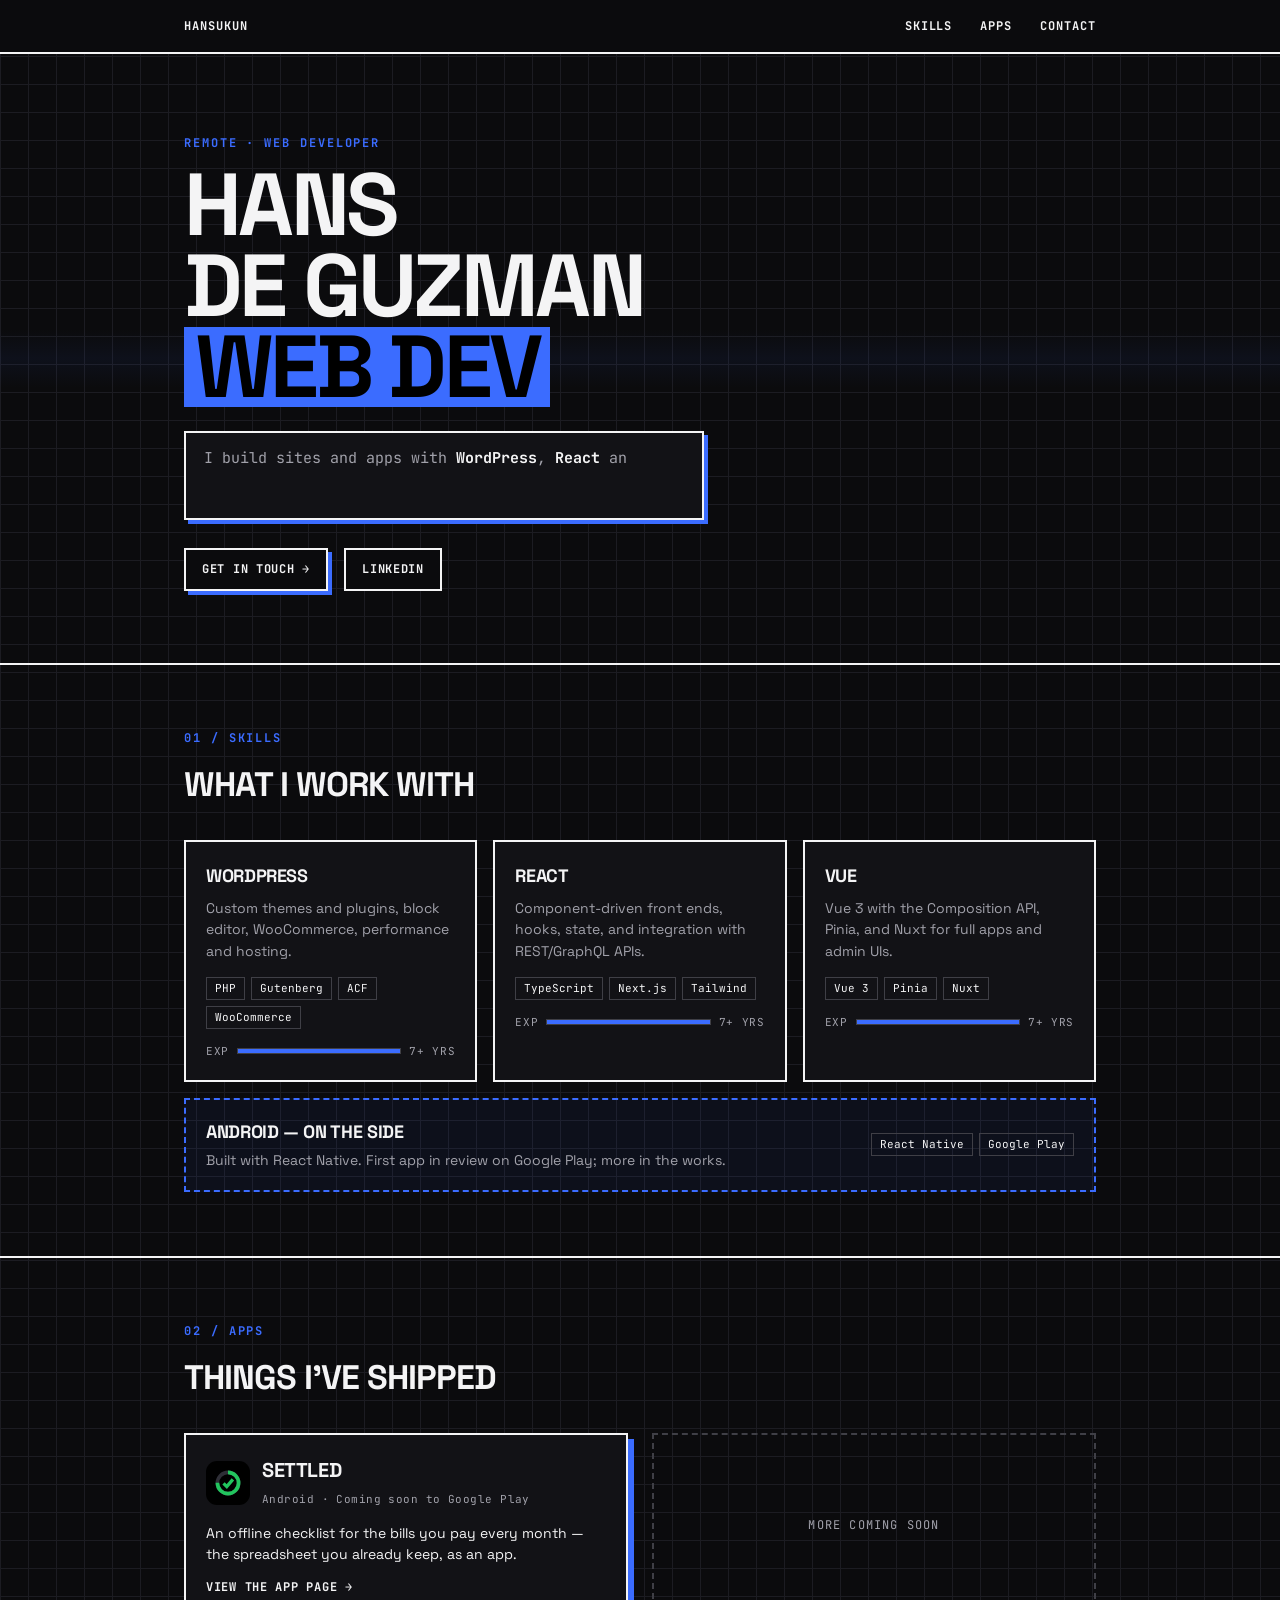
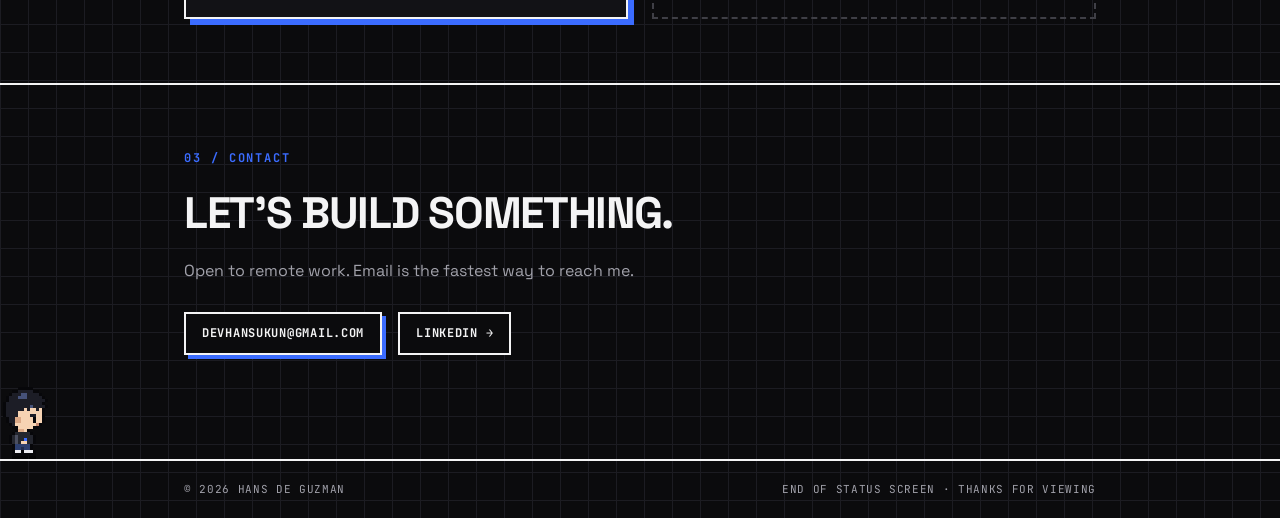
==== commit 6a348f97: "feat: portfolio JRPG accents — glove, typed dialog, shine, scanline, EXP bars, walker The footer cli" ====
--- a/index.html
+++ b/index.html
@@ -10,6 +10,7 @@
   <link rel="preconnect" href="https://fonts.googleapis.com">
   <link rel="preconnect" href="https://fonts.gstatic.com" crossorigin>
   <link rel="stylesheet" href="https://fonts.googleapis.com/css2?family=Space+Grotesk:wght@400;500;700&family=JetBrains+Mono:wght@400;700&display=swap">
+  <script src="assets/game/game.js" defer></script>
   <style>
     :root {
       --bg: #0b0b0d;
@@ -77,7 +78,7 @@
     h1 .block { display: inline-block; background: var(--accent); color: #000; padding: 0 .12em; }
     .lead { font-family: var(--mono); color: var(--muted); font-size: 15px; max-width: 480px; margin-top: 24px; }
     .lead b { color: var(--text); }
-    .btn-row { display: flex; flex-wrap: wrap; gap: 12px; margin-top: 28px; }
+    .btn-row { display: flex; flex-wrap: wrap; gap: 16px; margin-top: 28px; }
     .btn {
       display: inline-block;
       padding: 10px 16px;
@@ -163,6 +164,117 @@
       .btn:not(.btn--ghost):hover, .btn:not(.btn--ghost):focus-visible,
       .app:hover, .app:focus-visible { transform: translate(2px, 2px); box-shadow: 2px 2px 0 var(--accent); }
     }
+
+    /* ---- game accents — docs/superpowers/specs/2026-09-25-jrpg-accents-design.md ---- */
+
+    /* glove cursor: 1x, fingertip overlapping the element's left edge by 2px */
+    .nav-links a, .btn, .app { position: relative; }
+    .nav-links a::before, .btn::before, .app::before {
+      content: "";
+      position: absolute; top: 50%; right: 100%;
+      width: 16px; height: 11px;
+      margin: -6px -2px 0 0;
+      background: url("assets/game/glove.png") no-repeat;
+      image-rendering: pixelated;
+      visibility: hidden;
+      pointer-events: none;
+    }
+    .btn:hover::before, .btn:focus-visible::before,
+    .app:hover::before, .app:focus-visible::before { visibility: visible; }
+    .nav-links a[aria-current] { color: var(--accent); }
+
+    /* hero dialog box; game.js types into it and adds .is-done */
+    .dialog {
+      position: relative;
+      max-width: 520px;
+      padding: 14px 18px 24px;
+      border: 2px solid var(--text);
+      background: var(--surface);
+      box-shadow: 4px 4px 0 var(--accent);
+    }
+    .dialog.is-done::after {
+      content: "▼";
+      content: "▼" / "";
+      position: absolute; right: 10px; bottom: 4px;
+      font-size: 11px;
+      color: var(--accent);
+    }
+
+    /* hero: scanline stage, shine clip */
+    .hero { position: relative; overflow: hidden; }
+    .hero > .container { position: relative; }
+    h1 .block { position: relative; clip-path: inset(0); }
+
+    /* EXP bars on the skill cards */
+    .exp {
+      display: flex; align-items: center; gap: 8px;
+      margin-top: 14px;
+      font-family: var(--mono); font-size: 11px; letter-spacing: .06em; text-transform: uppercase;
+      color: var(--muted);
+    }
+    .exp-bar { flex: 1; height: 6px; border: 1px solid var(--dim); }
+    .exp-bar i { display: block; height: 100%; background: var(--accent); transform-origin: left; }
+
+    /* walking mini-Hans on the footer's top border */
+    .contact { padding-bottom: 80px; }
+    .footer { position: relative; overflow-x: clip; }   /* the walker's lap ends off the right edge */
+    .walker { position: absolute; left: 0; right: 0; bottom: calc(100% + 2px); height: 48px; pointer-events: none; }
+    .walker i {
+      position: absolute; left: 0; bottom: 0;
+      width: 32px; height: 48px;
+      background: url("assets/game/hans-walk.png") 0 0 / 400% 200% no-repeat;
+      image-rendering: pixelated;
+    }
+    .walker.is-paused, .walker.is-paused i { animation-play-state: paused; }
+    .walker.is-still, .walker.is-still i { animation: none; }
+    .walker.is-still i { left: var(--gutter); }
+
+    @media (min-width: 720px) {
+      .nav-links { gap: 28px; }
+      .nav-links a[aria-current]::before,
+      .nav-links a:hover::before,
+      .nav-links a:focus-visible::before { visibility: visible; }
+      .contact { padding-bottom: 104px; }
+      .walker { height: 72px; }
+      .walker i { width: 48px; height: 72px; }
+    }
+
+    @media (prefers-reduced-motion: no-preference) {
+      .nav-links a::before, .btn::before, .app::before { animation: glove-bob .7s steps(1, end) infinite; }
+      .dialog.is-done::after { animation: blink 1s steps(1, end) infinite; }
+      h1 .block::after {
+        content: "";
+        position: absolute; top: 0; bottom: 0; left: -40%;
+        width: 30%;
+        background: linear-gradient(90deg, transparent, rgba(244, 244, 245, .55), transparent);
+        animation: shine 3.5s ease-in-out infinite;
+        pointer-events: none;
+      }
+      .hero::before {
+        content: "";
+        position: absolute; inset: 0;
+        background: linear-gradient(transparent calc(50% - 30px), rgba(59, 108, 255, .06), transparent calc(50% + 30px));
+        animation: scan 6s linear infinite;
+        pointer-events: none;
+      }
+      .js .card[data-reveal] .exp-bar i { transform: scaleX(0); transition: transform 1.2s ease-out var(--stagger, 0ms); }
+      .js .card[data-reveal].is-in .exp-bar i { transform: none; }
+      .walker { animation: walk 12s linear infinite; }
+      .walker i { animation: walk-frames .64s steps(4) infinite; }
+    }
+    @media (prefers-reduced-motion: reduce) {
+      .walker i { left: var(--gutter); }
+    }
+
+    @keyframes glove-bob { 0%, 100% { transform: none; } 50% { transform: translateX(-4px); } }
+    @keyframes blink { 0%, 100% { opacity: 1; } 50% { opacity: 0; } }
+    @keyframes shine {
+      from { transform: translateX(0) skewX(-20deg); }
+      60%, to { transform: translateX(560%) skewX(-20deg); }
+    }
+    @keyframes scan { from { transform: translateY(-55%); } to { transform: translateY(55%); } }
+    @keyframes walk { from { transform: translateX(-48px); } to { transform: translateX(100%); } }
+    @keyframes walk-frames { to { background-position-x: 133.333%; } }
   </style>
 </head>
 <body>
@@ -170,9 +282,9 @@
     <div class="container">
       <a href="#top">hansukun</a>
       <nav class="nav-links" aria-label="Page">
-        <a href="#skills">Skills</a>
-        <a href="#apps">Apps</a>
-        <a href="#contact">Contact</a>
+        <a href="#skills" data-spy>Skills</a>
+        <a href="#apps" data-spy>Apps</a>
+        <a href="#contact" data-spy>Contact</a>
       </nav>
     </div>
   </header>
@@ -182,7 +294,7 @@
       <div class="container">
         <span class="eyebrow">Remote · Web Developer</span>
         <h1>Hans<br>De Guzman<br><span class="block">Web Dev</span></h1>
-        <p class="lead">I build sites and apps with <b>WordPress</b>, <b>React</b> and <b>Vue</b>. Recently started shipping <b>Android</b> apps on the side.</p>
+        <p class="lead dialog" data-type>I build sites and apps with <b>WordPress</b>, <b>React</b> and <b>Vue</b>. Recently started shipping <b>Android</b> apps on the side.</p>
         <div class="btn-row">
           <a class="btn" href="mailto:devhansukun@gmail.com">Get in touch →</a>
           <a class="btn btn--ghost" href="https://www.linkedin.com/in/hansdg/" target="_blank" rel="noopener">LinkedIn</a>
@@ -195,20 +307,23 @@
         <span class="eyebrow">01 / Skills</span>
         <h2>What I work with</h2>
         <div class="skills">
-          <div class="card">
+          <div class="card" data-reveal style="--stagger: 0ms">
             <h3>WordPress</h3>
             <p>Custom themes and plugins, block editor, WooCommerce, performance and hosting.</p>
             <div class="tags"><span class="tag">PHP</span><span class="tag">Gutenberg</span><span class="tag">ACF</span><span class="tag">WooCommerce</span></div>
+            <div class="exp"><span>Exp</span><span class="exp-bar" aria-hidden="true"><i></i></span><span>7+ yrs</span></div>
           </div>
-          <div class="card">
+          <div class="card" data-reveal style="--stagger: 150ms">
             <h3>React</h3>
             <p>Component-driven front ends, hooks, state, and integration with REST/GraphQL APIs.</p>
             <div class="tags"><span class="tag">TypeScript</span><span class="tag">Next.js</span><span class="tag">Tailwind</span></div>
+            <div class="exp"><span>Exp</span><span class="exp-bar" aria-hidden="true"><i></i></span><span>7+ yrs</span></div>
           </div>
-          <div class="card">
+          <div class="card" data-reveal style="--stagger: 300ms">
             <h3>Vue</h3>
             <p>Vue 3 with the Composition API, Pinia, and Nuxt for full apps and admin UIs.</p>
             <div class="tags"><span class="tag">Vue 3</span><span class="tag">Pinia</span><span class="tag">Nuxt</span></div>
+            <div class="exp"><span>Exp</span><span class="exp-bar" aria-hidden="true"><i></i></span><span>7+ yrs</span></div>
           </div>
         </div>
         <div class="callout">
@@ -256,9 +371,10 @@
   </main>
 
   <footer class="footer">
+    <div class="walker" data-walker aria-hidden="true"><i></i></div>
     <div class="container">
       <span>© 2026 Hans De Guzman</span>
-      <span>Built with plain HTML &amp; CSS</span>
+      <span>End of status screen · Thanks for viewing</span>
     </div>
   </footer>
 </body>
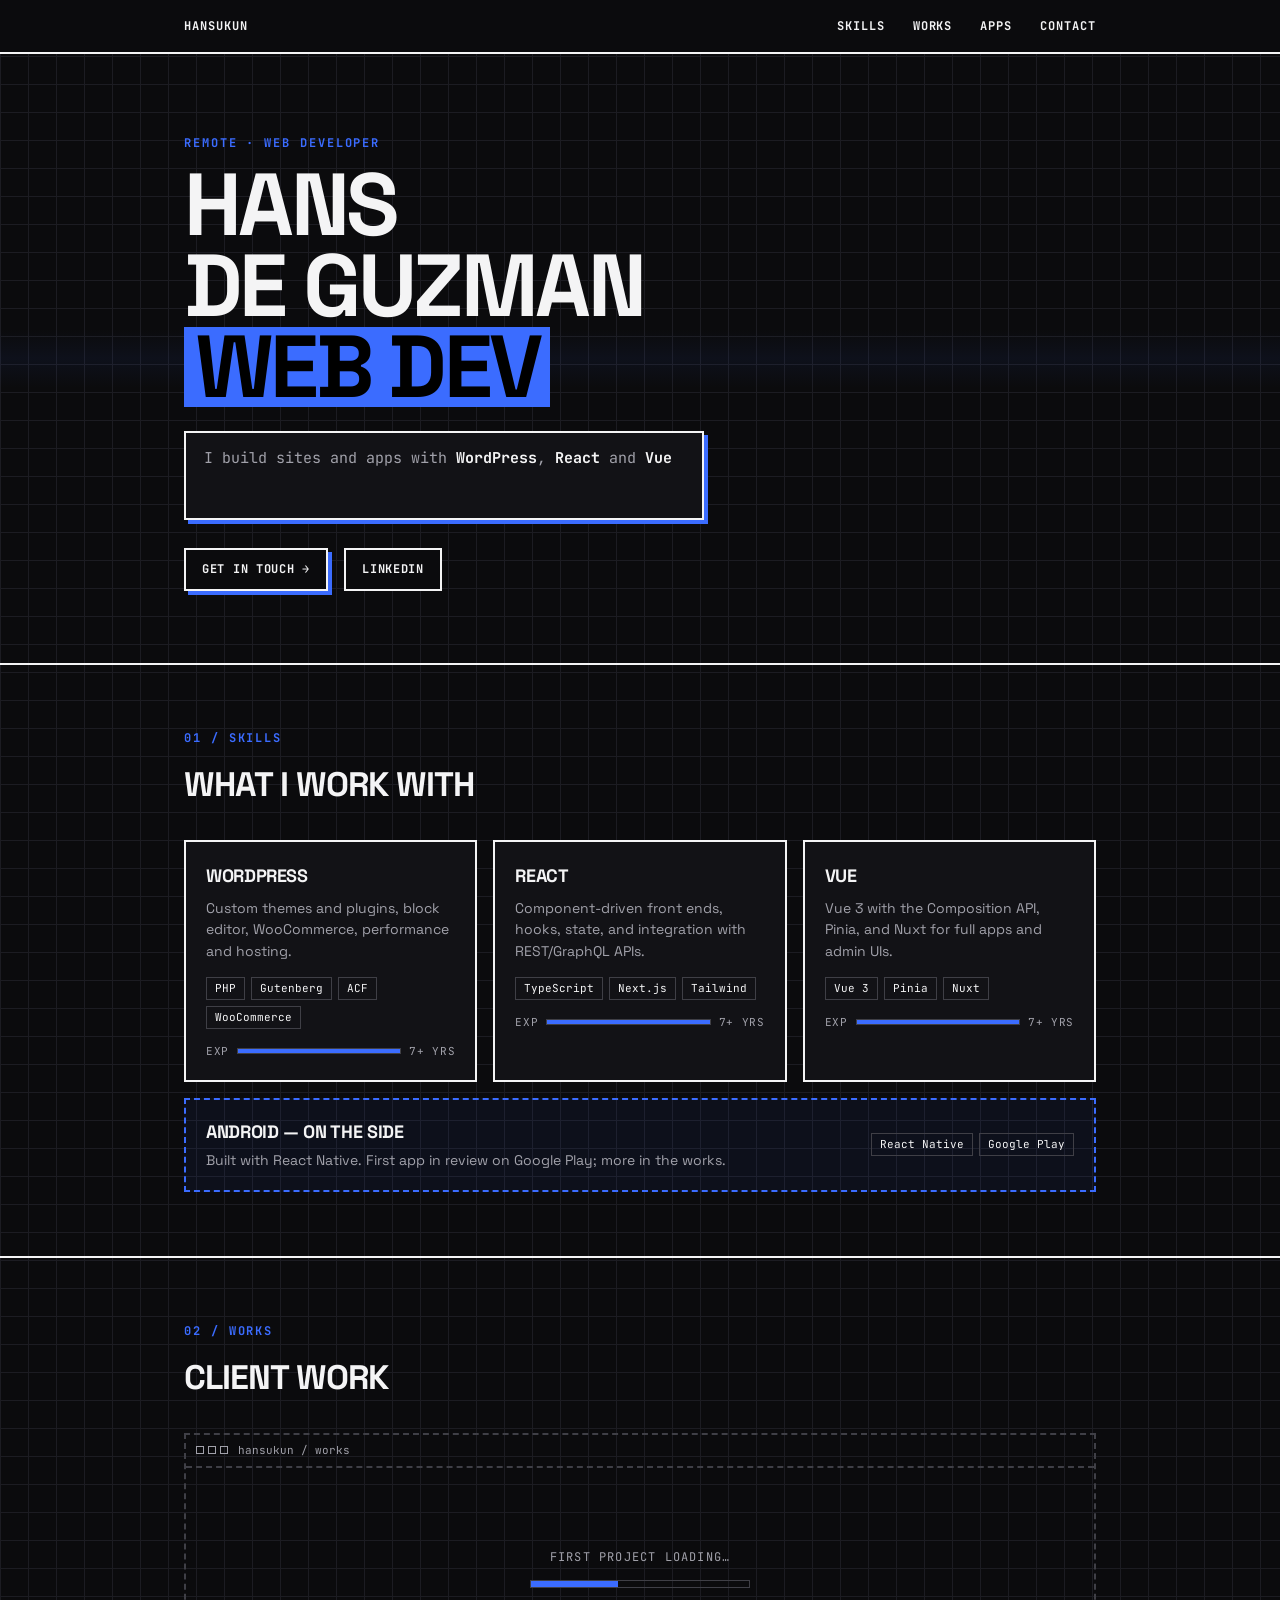
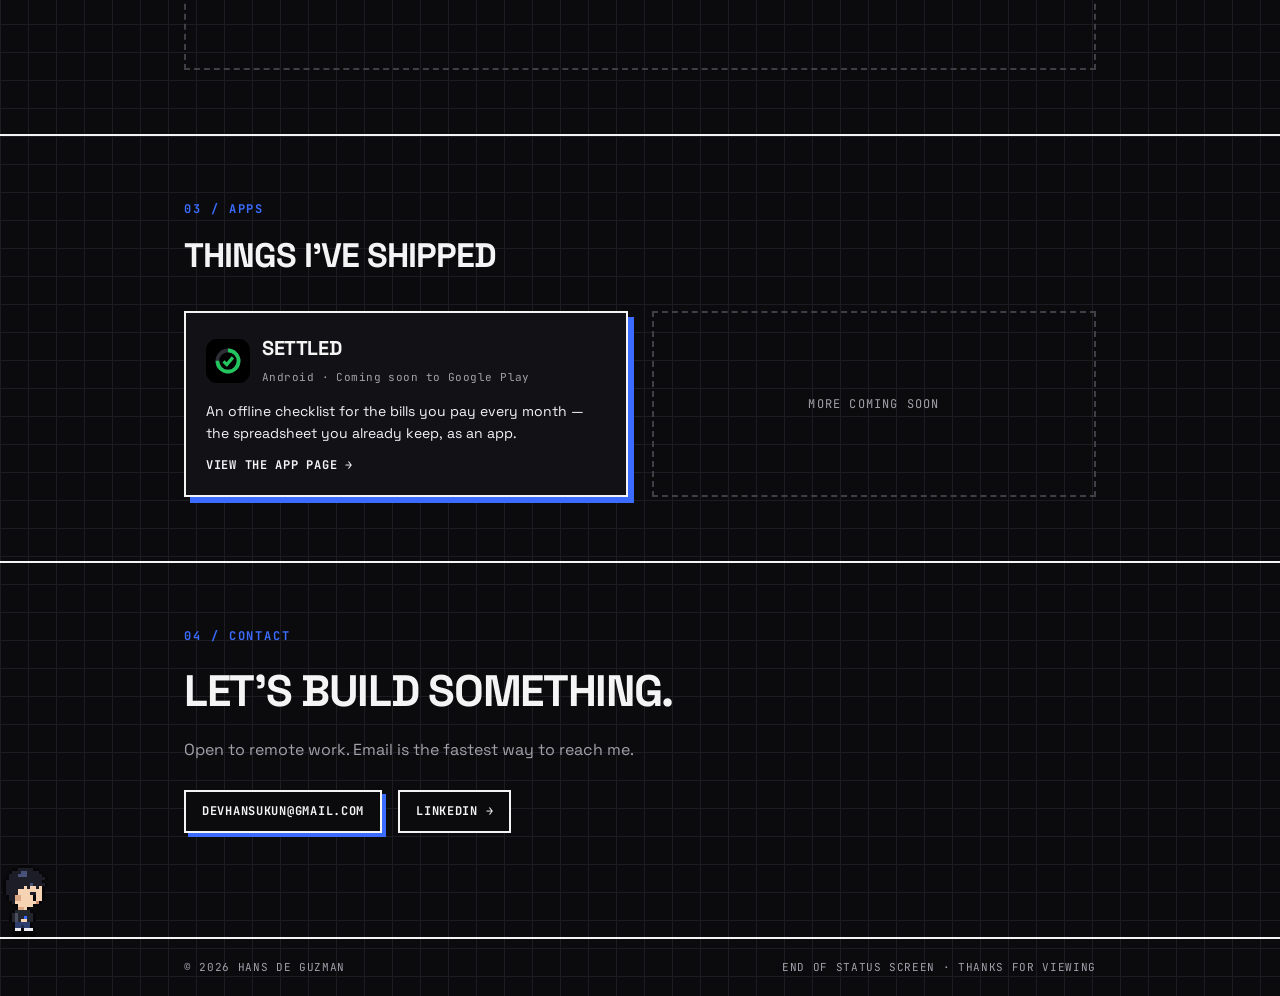
==== commit a2f0c4d7: "feat: Works section for client sites, in browser frames Sits between Skills and Apps with a nav link" ====
--- a/index.html
+++ b/index.html
@@ -115,6 +115,48 @@
     .callout p { color: var(--muted); font-size: 14px; margin-top: 4px; }
     .callout .tags { margin-top: 0; }
 
+    /* works: client sites in browser frames; one featured project spans the row */
+    .works { display: grid; grid-template-columns: repeat(2, minmax(0, 1fr)); gap: 24px; margin-top: 28px; }
+    .work {
+      display: flex; flex-direction: column;
+      border: 2px solid var(--text);
+      background: var(--surface);
+      box-shadow: 6px 6px 0 var(--accent);
+    }
+    .work--featured { grid-column: 1 / -1; display: grid; grid-template-columns: minmax(0, 3fr) minmax(0, 2fr); }
+    .work-bar {
+      display: flex; align-items: center; gap: 10px;
+      padding: 7px 10px;
+      border-bottom: 2px solid var(--text);
+      font-family: var(--mono); font-size: 11px; color: var(--muted);
+    }
+    .work-dots { display: flex; gap: 4px; flex-shrink: 0; }
+    .work-dots i { display: block; width: 8px; height: 8px; border: 1px solid var(--muted); }
+    .work-url { flex: 1; min-width: 0; overflow: hidden; text-overflow: ellipsis; white-space: nowrap; }
+    .chip {
+      flex-shrink: 0;
+      padding: 1px 7px;
+      font-family: var(--mono); font-size: 11px; font-weight: 700; letter-spacing: .1em; text-transform: uppercase;
+    }
+    .chip--live { background: var(--accent); color: #000; }
+    .chip--here { border: 1px solid var(--text); color: var(--text); }
+    .work-shot { width: 100%; height: auto; aspect-ratio: 16 / 10; object-fit: cover; object-position: top; background: var(--bg); }
+    .work-info { flex: 1; display: flex; flex-direction: column; gap: 10px; padding: 16px 18px 18px; }
+    .work--featured .work-info { justify-content: center; border-left: 2px solid var(--text); }
+    .work-info p { color: var(--muted); font-size: 14px; }
+    .work-info .tags { margin-top: 0; }
+    .work-foot { display: flex; flex-wrap: wrap; align-items: flex-end; justify-content: space-between; gap: 12px; margin-top: auto; }
+    .work .go { font-family: var(--mono); font-weight: 700; font-size: 12px; letter-spacing: .06em; text-transform: uppercase; }
+    .work-empty { grid-column: 1 / -1; border: 2px dashed var(--dim); }
+    .work-empty .work-bar { border-bottom: 2px dashed var(--dim); }
+    .work-empty-body {
+      display: grid; justify-items: center; align-content: center; gap: 14px;
+      min-height: 200px; padding: 24px;
+      font-family: var(--mono); font-size: 12px; letter-spacing: .1em; text-transform: uppercase; color: var(--muted);
+    }
+    .load-bar { width: min(220px, 70%); height: 8px; border: 1px solid var(--dim); }
+    .load-bar i { display: block; width: 40%; height: 100%; background: var(--accent); }
+
     /* apps */
     .apps { display: grid; grid-template-columns: repeat(2, 1fr); gap: 24px; margin-top: 28px; }
     .app {
@@ -156,20 +198,24 @@
     @media (max-width: 719.98px) {
       .hero { padding: 56px 0 48px; }
       .section { padding: 48px 0; }
-      .skills, .apps { grid-template-columns: 1fr; }
+      .skills, .apps, .works, .work--featured { grid-template-columns: minmax(0, 1fr); }
+      .work--featured .work-info { border-left: 0; border-top: 2px solid var(--text); }
       .nav-links { gap: 14px; }
     }
     @media (prefers-reduced-motion: no-preference) {
-      .btn:not(.btn--ghost), .app { transition: transform .12s ease, box-shadow .12s ease; }
+      .btn:not(.btn--ghost), .app, .work { transition: transform .12s ease, box-shadow .12s ease; }
       .btn:not(.btn--ghost):hover, .btn:not(.btn--ghost):focus-visible,
-      .app:hover, .app:focus-visible { transform: translate(2px, 2px); box-shadow: 2px 2px 0 var(--accent); }
-    }
+      .app:hover, .app:focus-visible,
+      .work:hover, .work:focus-visible { transform: translate(2px, 2px); box-shadow: 2px 2px 0 var(--accent); }
+      .load-bar i { animation: load 2.4s steps(6, end) infinite; }
+    }
+    @keyframes load { from { width: 0; } to { width: 100%; } }
 
     /* ---- game accents — docs/superpowers/specs/2026-09-25-jrpg-accents-design.md ---- */
 
     /* glove cursor: 1x, fingertip overlapping the element's left edge by 2px */
-    .nav-links a, .btn, .app { position: relative; }
-    .nav-links a::before, .btn::before, .app::before {
+    .nav-links a, .btn, .app, .work { position: relative; }
+    .nav-links a::before, .btn::before, .app::before, .work::before {
       content: "";
       position: absolute; top: 50%; right: 100%;
       width: 16px; height: 11px;
@@ -180,7 +226,8 @@
       pointer-events: none;
     }
     .btn:hover::before, .btn:focus-visible::before,
-    .app:hover::before, .app:focus-visible::before { visibility: visible; }
+    .app:hover::before, .app:focus-visible::before,
+    .work:hover::before, .work:focus-visible::before { visibility: visible; }
     .nav-links a[aria-current] { color: var(--accent); }
 
     /* hero dialog box; game.js types into it and adds .is-done */
@@ -240,7 +287,7 @@
     }
 
     @media (prefers-reduced-motion: no-preference) {
-      .nav-links a::before, .btn::before, .app::before { animation: glove-bob .7s steps(1, end) infinite; }
+      .nav-links a::before, .btn::before, .app::before, .work::before { animation: glove-bob .7s steps(1, end) infinite; }
       .dialog.is-done::after { animation: blink 1s steps(1, end) infinite; }
       h1 .block::after {
         content: "";
@@ -283,6 +330,7 @@
       <a href="#top">hansukun</a>
       <nav class="nav-links" aria-label="Page">
         <a href="#skills" data-spy>Skills</a>
+        <a href="#works" data-spy>Works</a>
         <a href="#apps" data-spy>Apps</a>
         <a href="#contact" data-spy>Contact</a>
       </nav>
@@ -336,9 +384,54 @@
       </div>
     </section>
 
+    <section class="section" id="works">
+      <div class="container">
+        <span class="eyebrow">02 / Works</span>
+        <h2>Client work</h2>
+        <div class="works">
+          <!-- Add a project by copying a card below, then delete .work-empty.
+               At most one card gets .work--featured; it spans the row. Screenshots: assets/works/<slug>.png at 16:10.
+
+          Live site, featured (opens in a new tab):
+          <a class="work work--featured" href="https://example.com/" target="_blank" rel="noopener">
+            <div>
+              <div class="work-bar"><span class="work-dots" aria-hidden="true"><i></i><i></i><i></i></span><span class="work-url">example.com</span><span class="chip chip--live">Live</span></div>
+              <img class="work-shot" src="assets/works/slug.png" alt="" width="1280" height="800" loading="lazy">
+            </div>
+            <div class="work-info">
+              <span class="meta">Furniture store · 2025</span>
+              <h3>Project name</h3>
+              <p>One sentence on what was built.</p>
+              <div class="tags"><span class="tag">WordPress</span><span class="tag">WooCommerce</span></div>
+              <span class="go">Visit site →</span>
+            </div>
+          </a>
+
+          Build hosted on this site, under works/<slug>/:
+          <a class="work" href="works/slug/">
+            <div class="work-bar"><span class="work-dots" aria-hidden="true"><i></i><i></i><i></i></span><span class="work-url">hansukun / works / slug</span><span class="chip chip--here">On this site</span></div>
+            <img class="work-shot" src="assets/works/slug.png" alt="" width="1280" height="800" loading="lazy">
+            <div class="work-info">
+              <span class="meta">Internal dashboard · 2026</span>
+              <h3>Project name</h3>
+              <div class="work-foot"><div class="tags"><span class="tag">Vue 3</span></div><span class="go">Open →</span></div>
+            </div>
+          </a>
+          -->
+          <div class="work-empty">
+            <div class="work-bar" aria-hidden="true"><span class="work-dots"><i></i><i></i><i></i></span><span class="work-url">hansukun / works</span></div>
+            <div class="work-empty-body">
+              <p>First project loading…</p>
+              <span class="load-bar" aria-hidden="true"><i></i></span>
+            </div>
+          </div>
+        </div>
+      </div>
+    </section>
+
     <section class="section" id="apps">
       <div class="container">
-        <span class="eyebrow">02 / Apps</span>
+        <span class="eyebrow">03 / Apps</span>
         <h2>Things I've shipped</h2>
         <div class="apps">
           <a class="app" href="settled/">
@@ -359,7 +452,7 @@
 
     <section class="section contact" id="contact">
       <div class="container">
-        <span class="eyebrow">03 / Contact</span>
+        <span class="eyebrow">04 / Contact</span>
         <h2>Let's build something.</h2>
         <p>Open to remote work. Email is the fastest way to reach me.</p>
         <div class="btn-row">
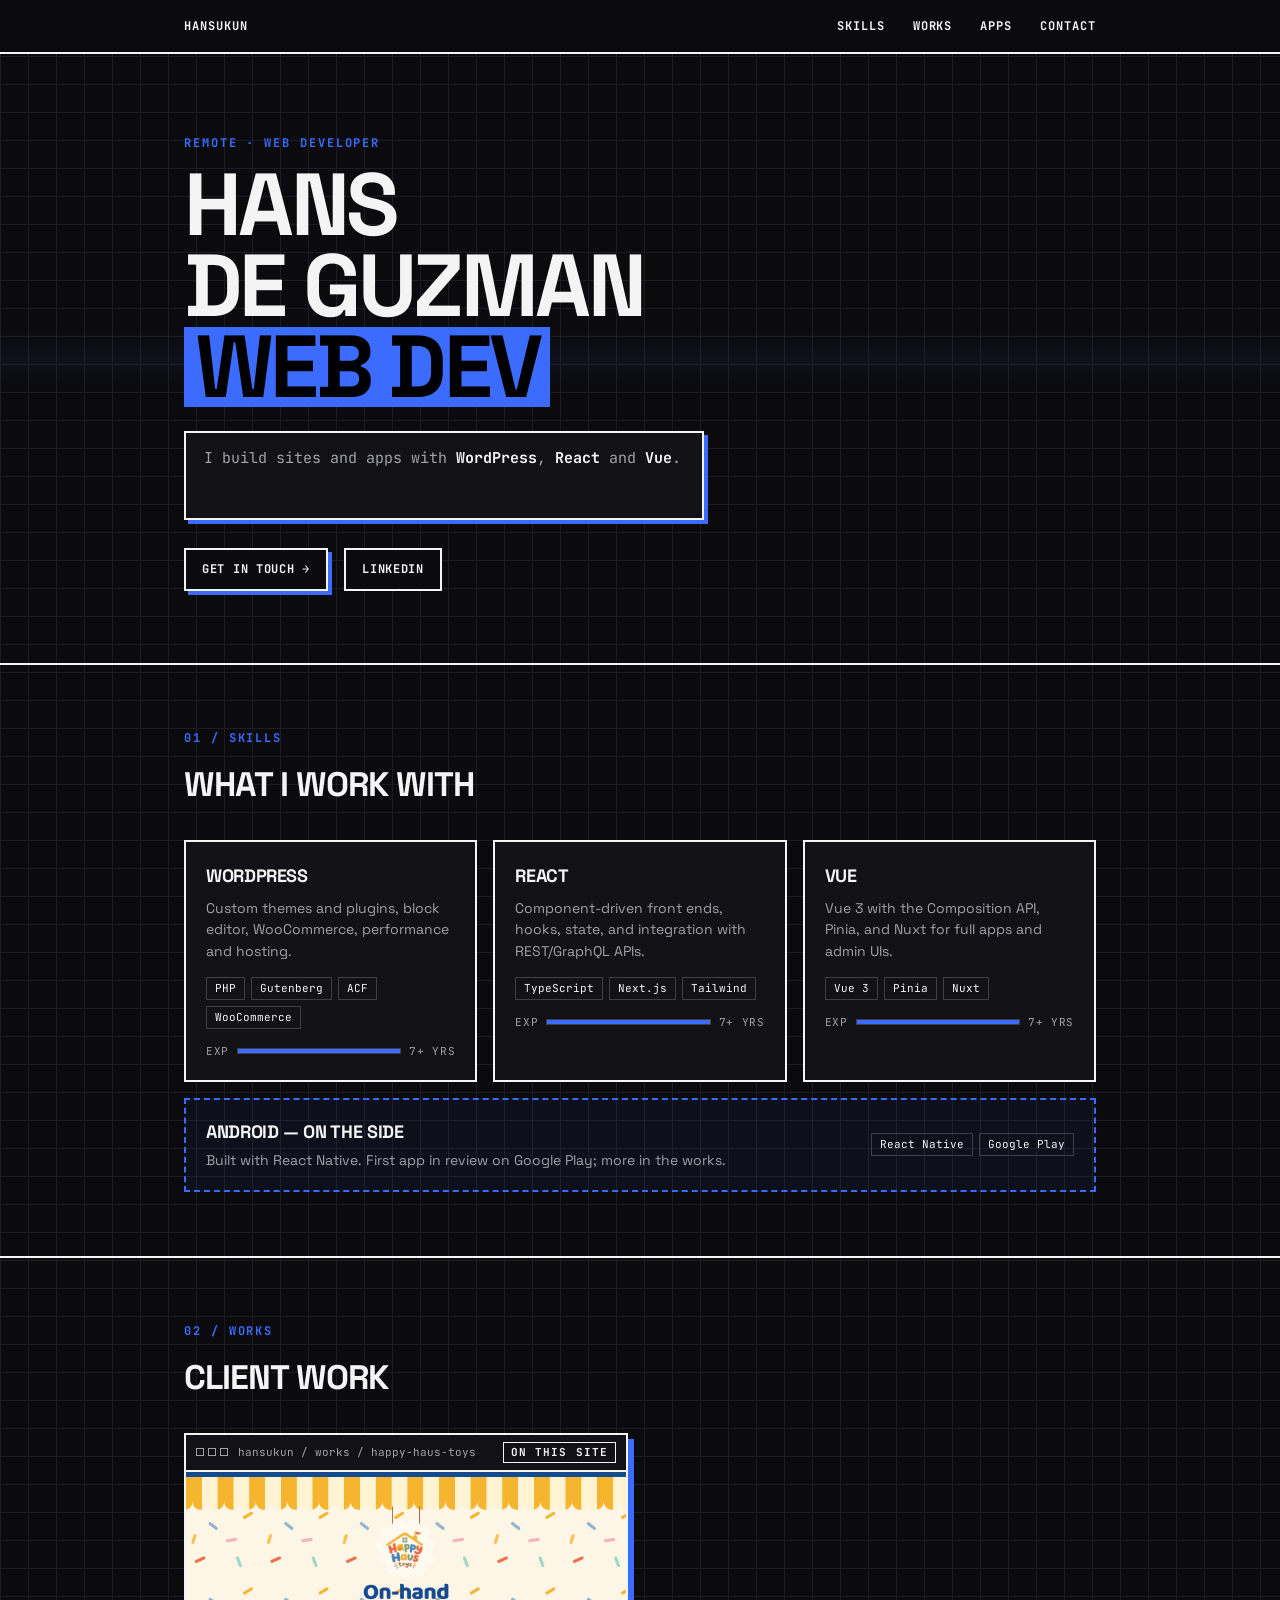
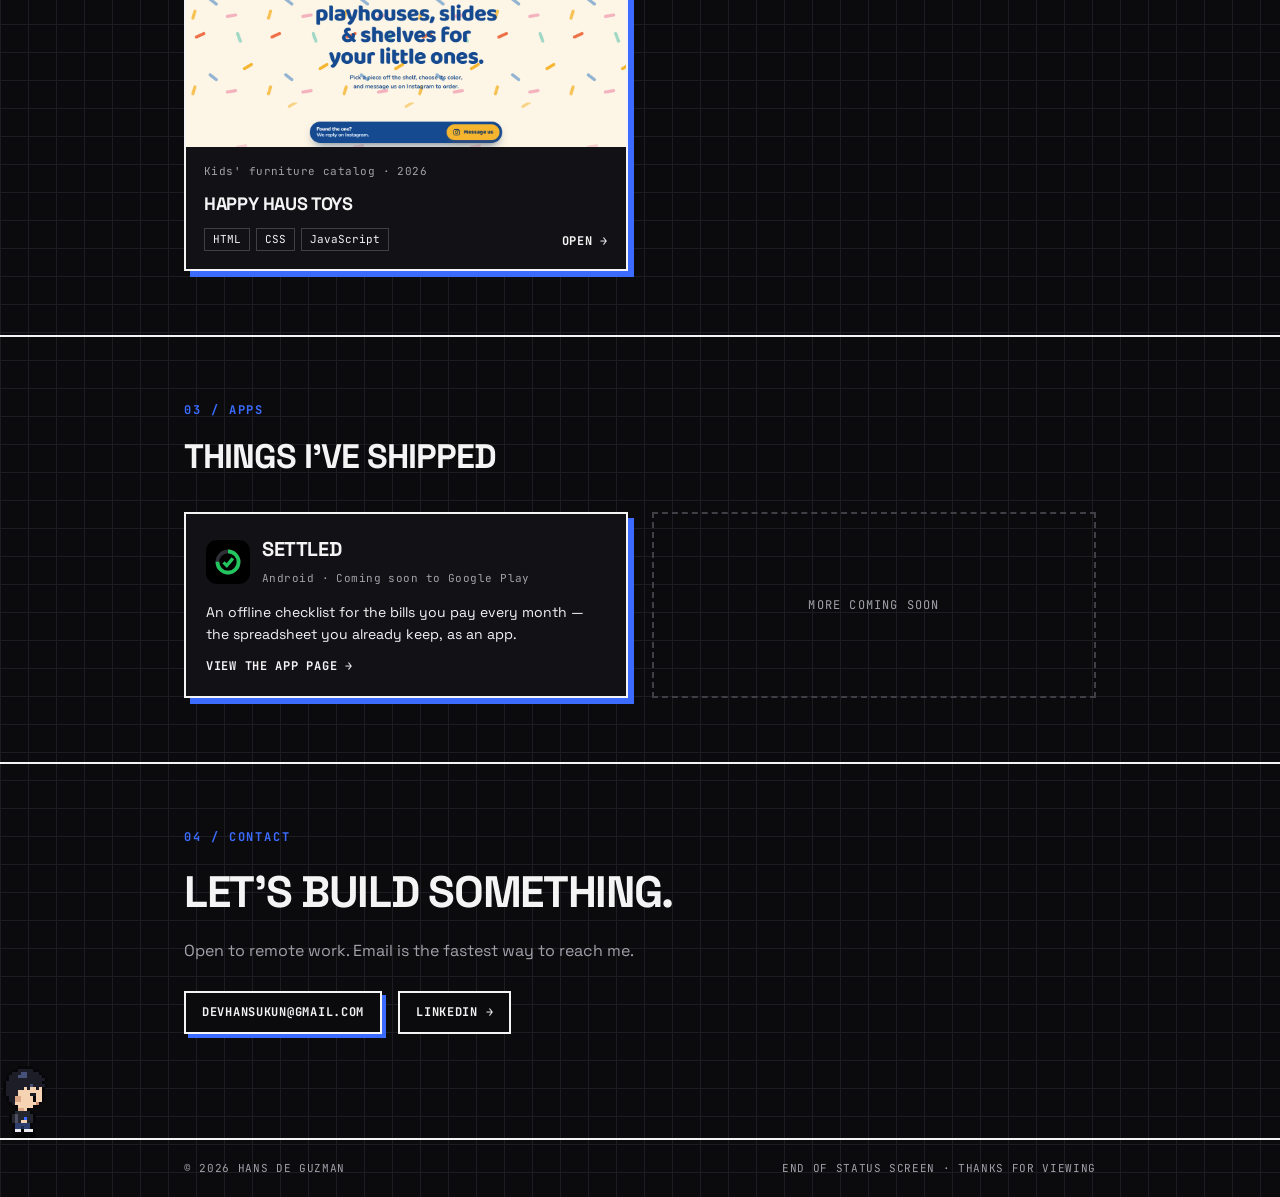
==== commit 2a0e02a0: "feat: list Happy Haus Toys in Works Co-Authored-By: Claude Opus 5.5 <noreply@anthropic.com>" ====
--- a/index.html
+++ b/index.html
@@ -418,13 +418,15 @@
             </div>
           </a>
           -->
-          <div class="work-empty">
-            <div class="work-bar" aria-hidden="true"><span class="work-dots"><i></i><i></i><i></i></span><span class="work-url">hansukun / works</span></div>
-            <div class="work-empty-body">
-              <p>First project loading…</p>
-              <span class="load-bar" aria-hidden="true"><i></i></span>
+          <a class="work" href="works/happy-haus-toys/">
+            <div class="work-bar"><span class="work-dots" aria-hidden="true"><i></i><i></i><i></i></span><span class="work-url">hansukun / works / happy-haus-toys</span><span class="chip chip--here">On this site</span></div>
+            <img class="work-shot" src="assets/works/happy-haus-toys.png" alt="Happy Haus Toys catalog, shop-front first screen" width="1280" height="800" loading="lazy">
+            <div class="work-info">
+              <span class="meta">Kids' furniture catalog · 2026</span>
+              <h3>Happy Haus Toys</h3>
+              <div class="work-foot"><div class="tags"><span class="tag">HTML</span><span class="tag">CSS</span><span class="tag">JavaScript</span></div><span class="go">Open →</span></div>
             </div>
-          </div>
+          </a>
         </div>
       </div>
     </section>
